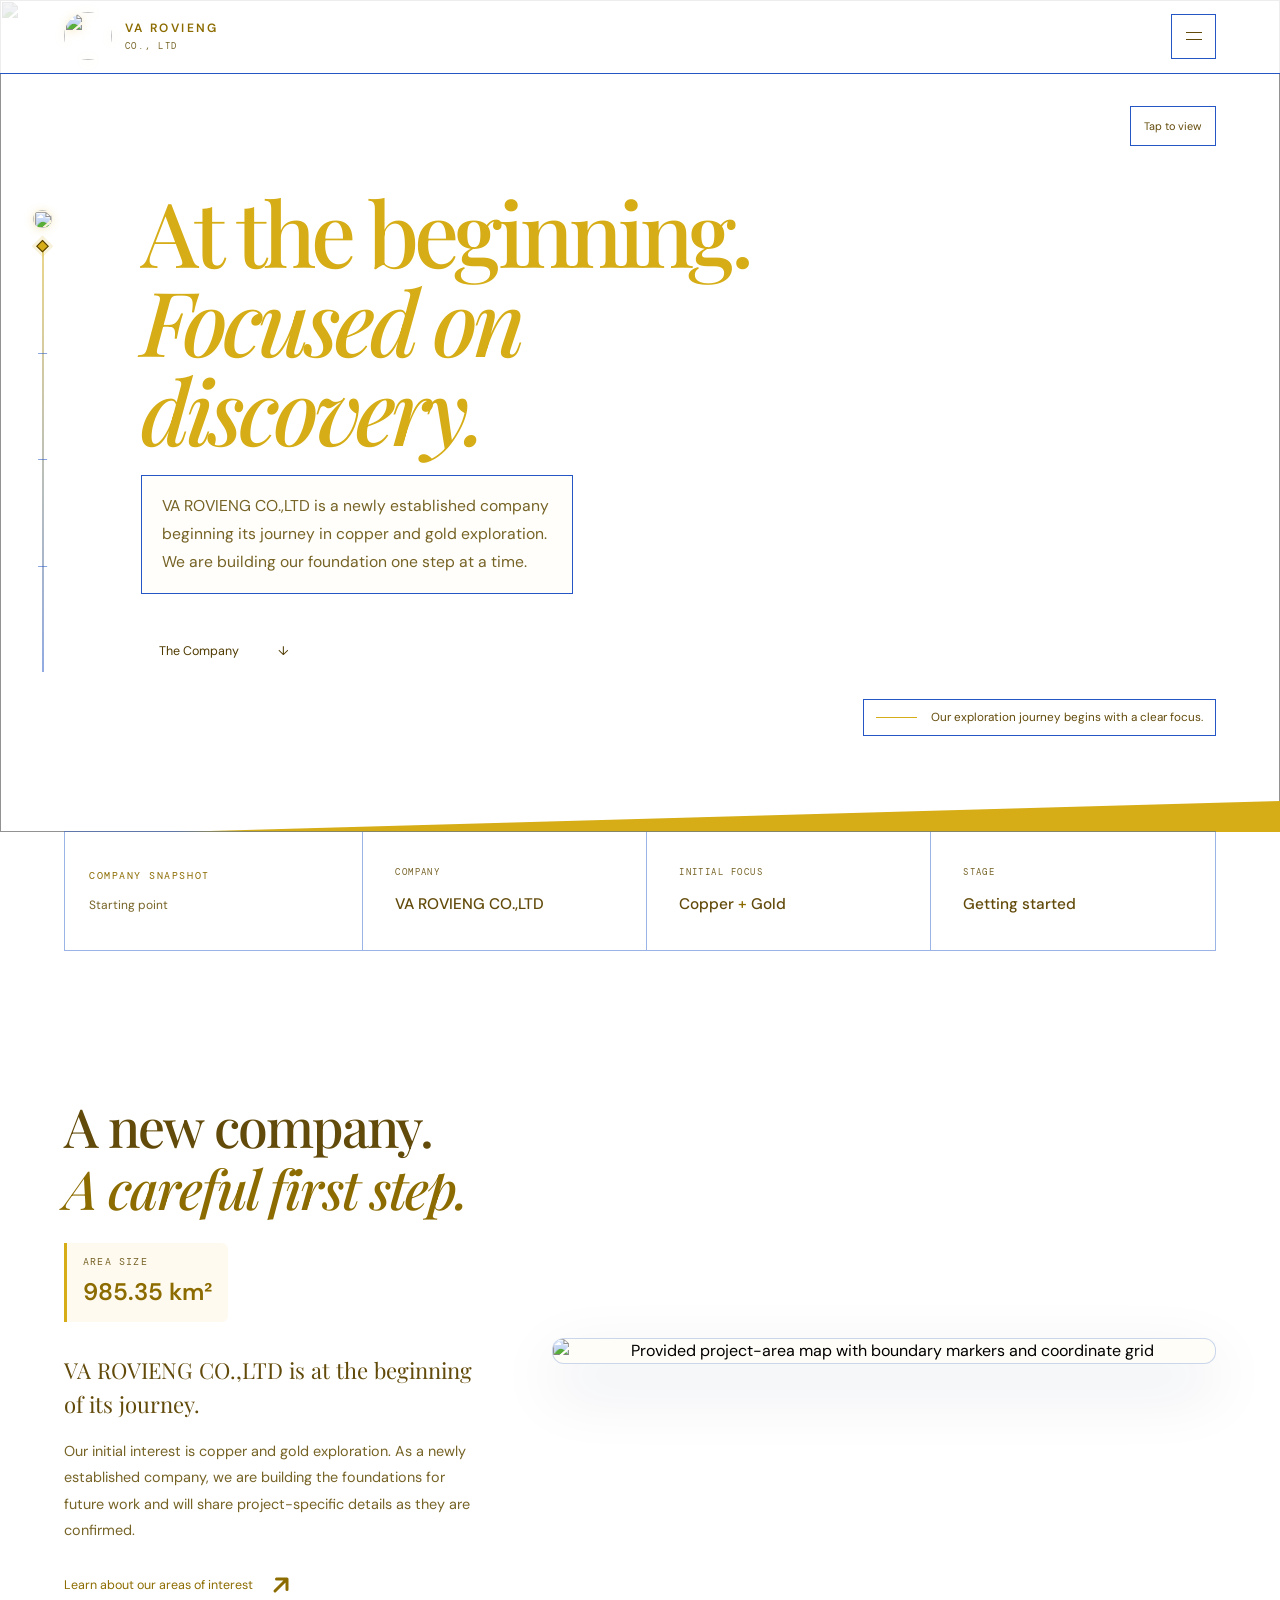
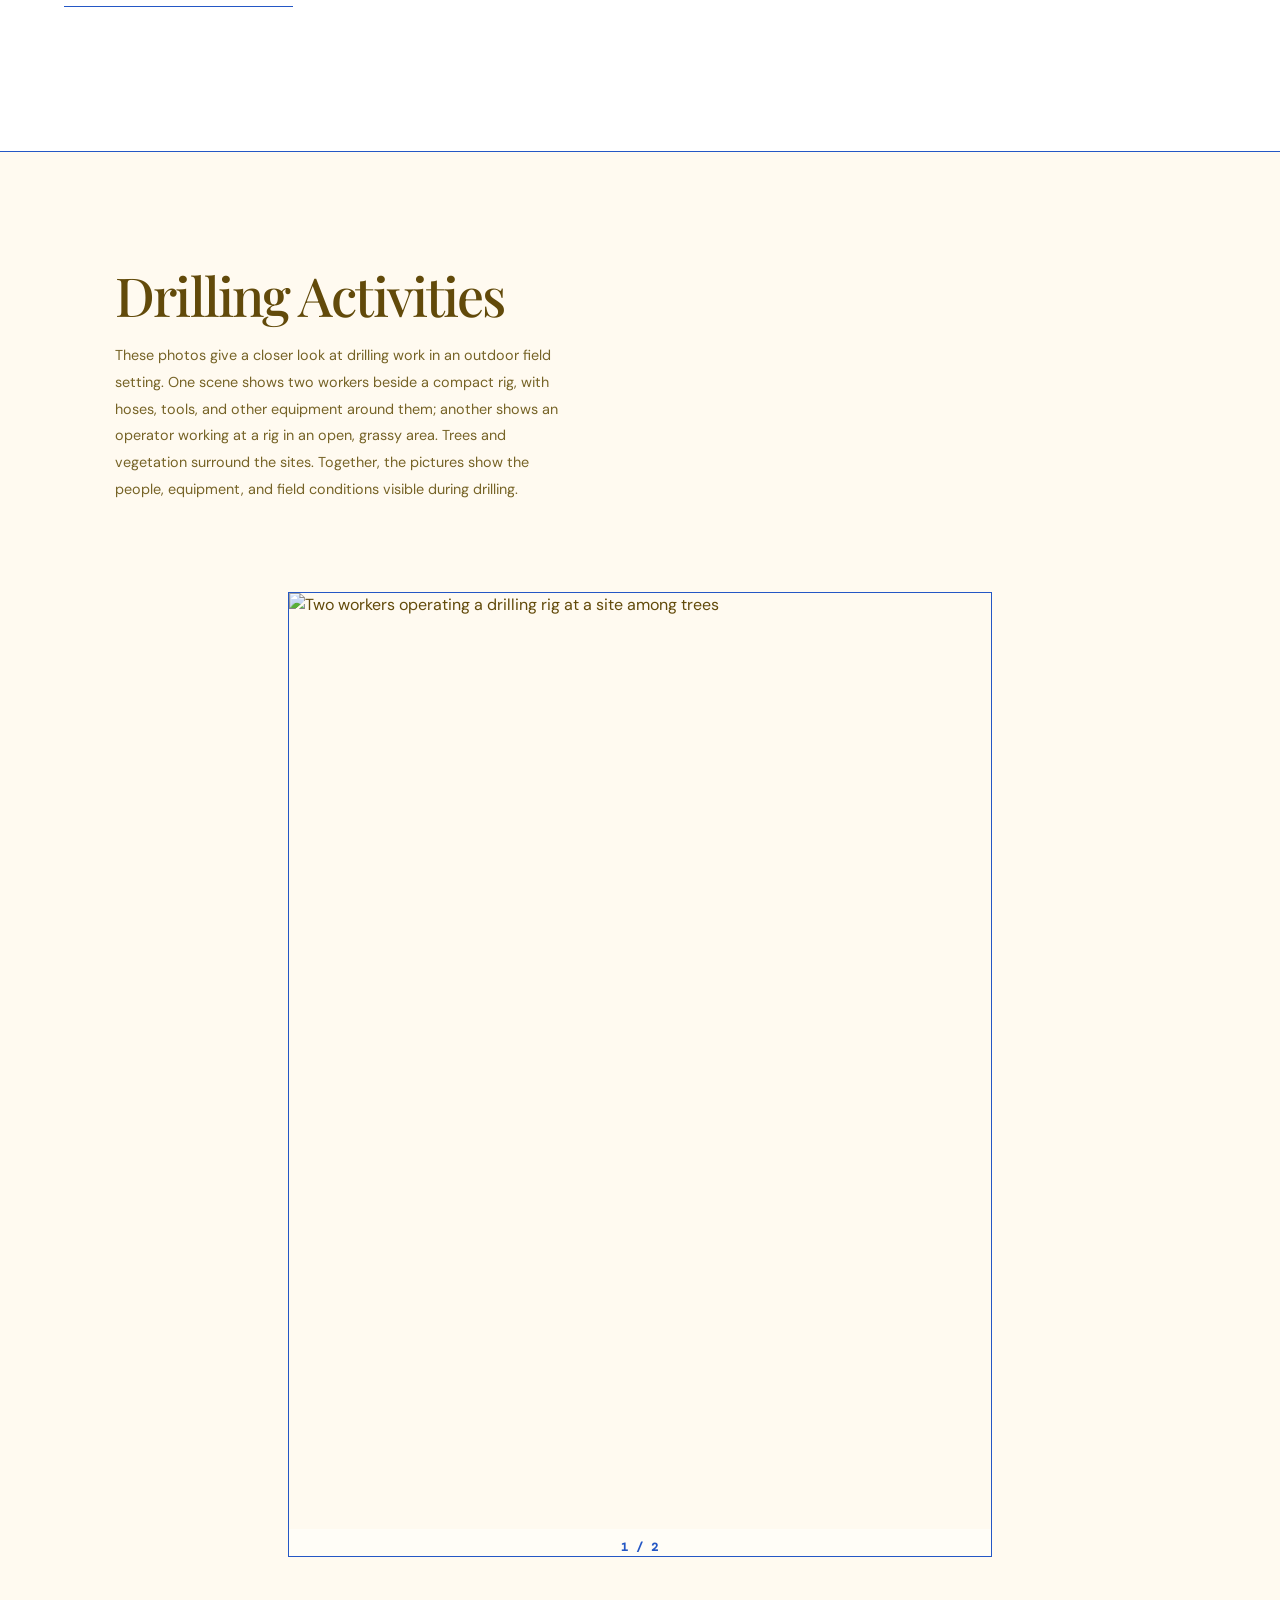
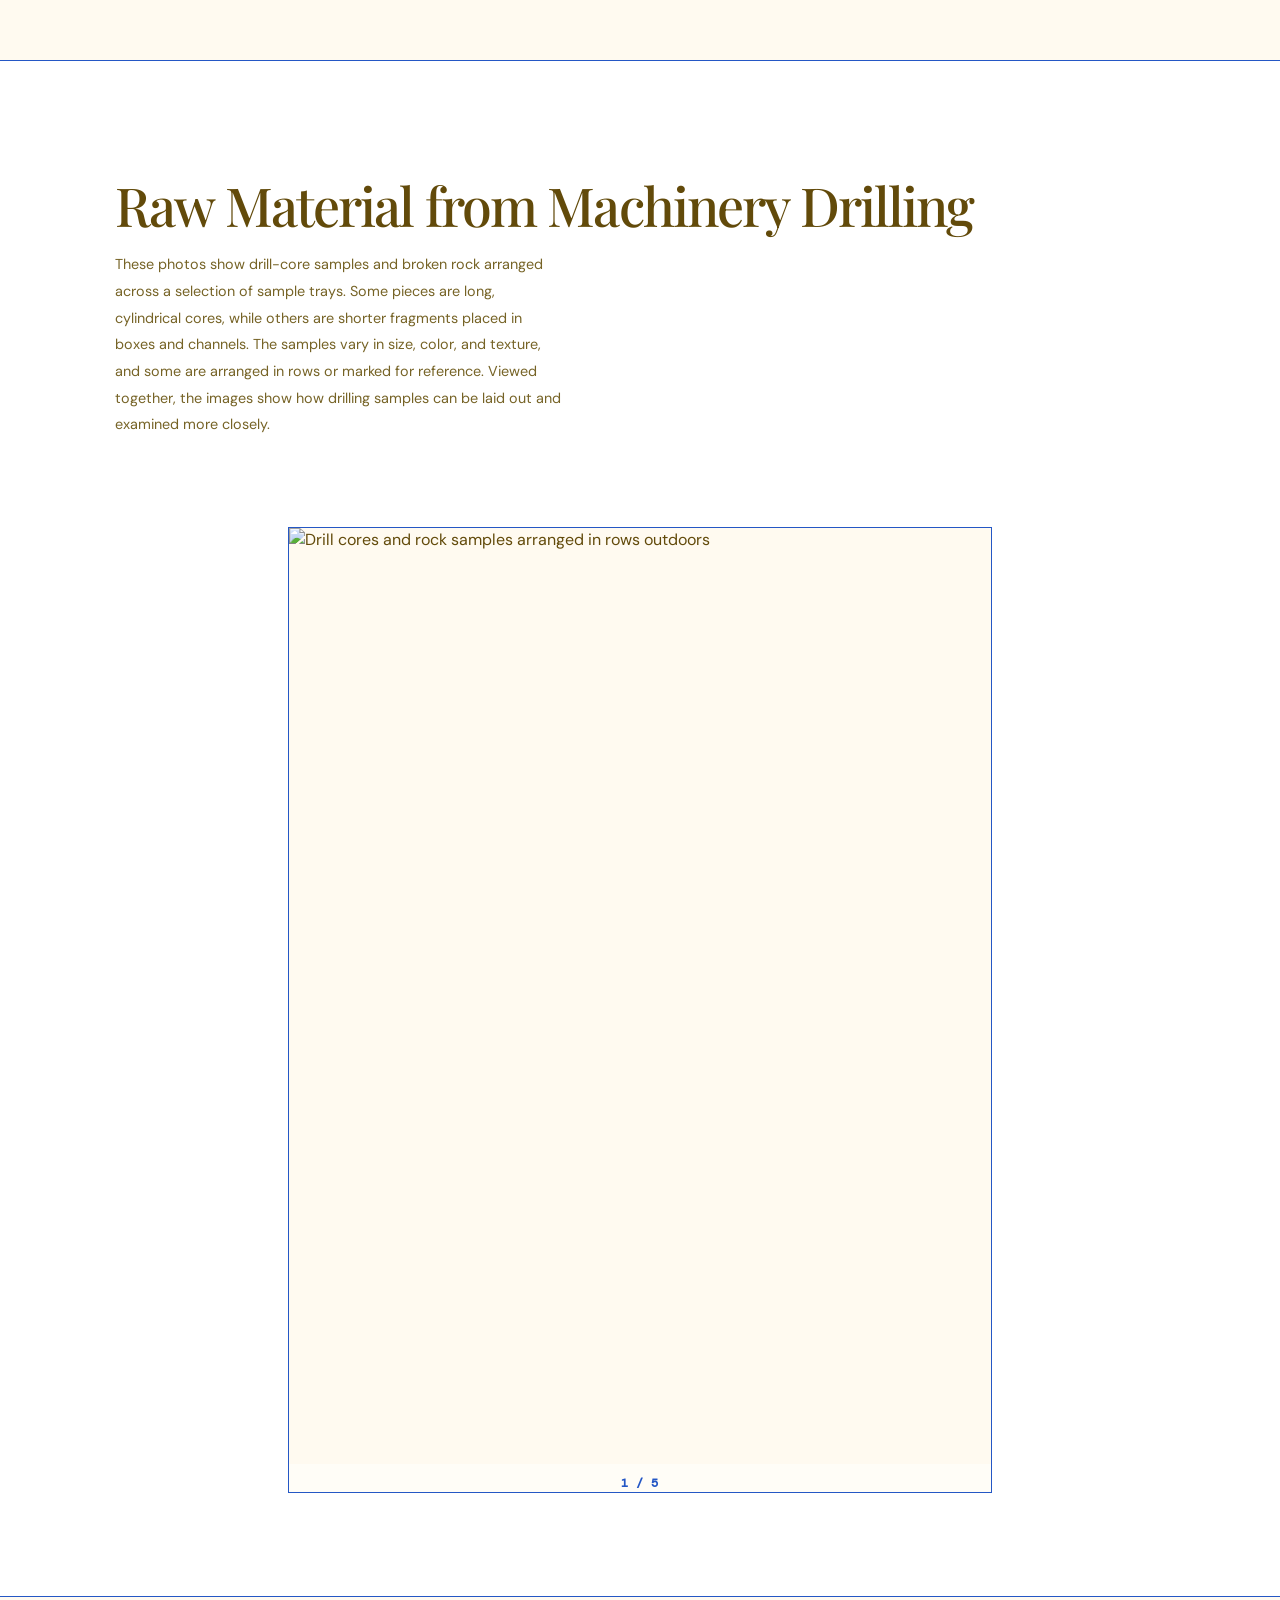
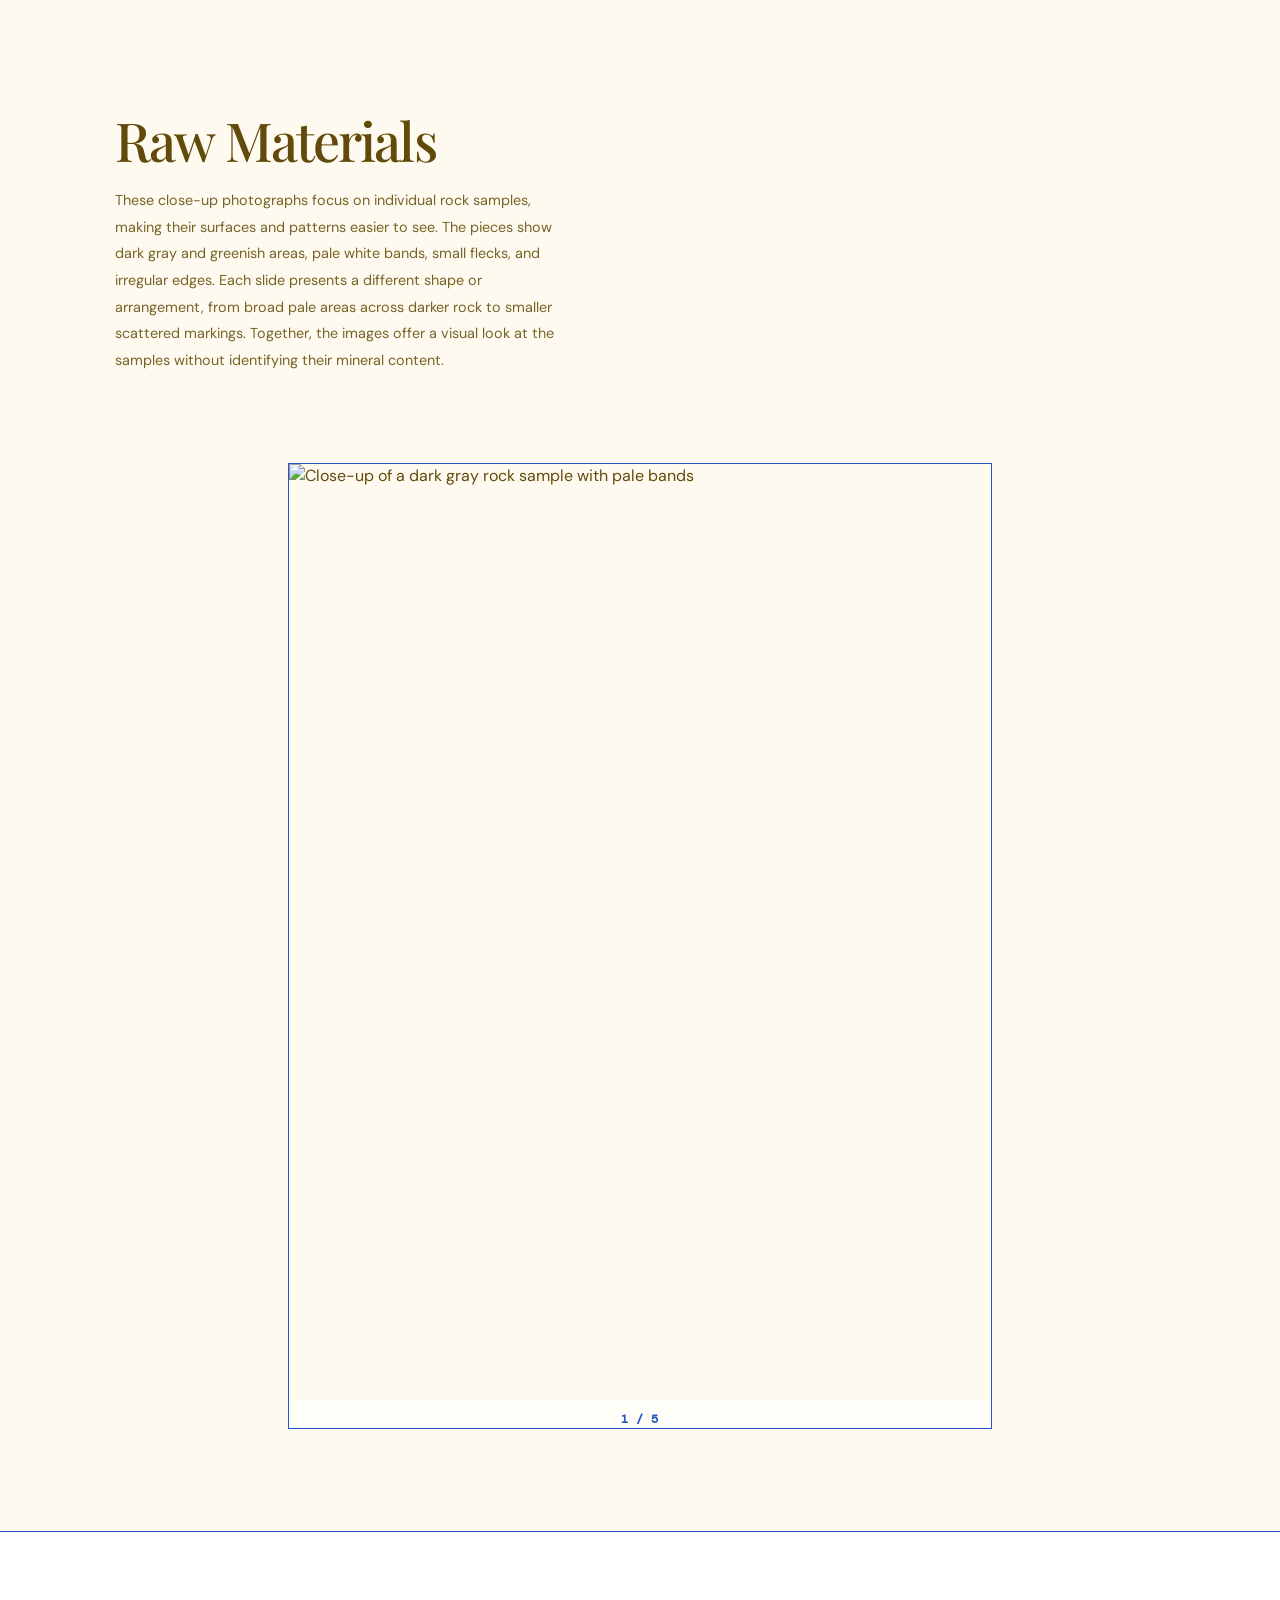
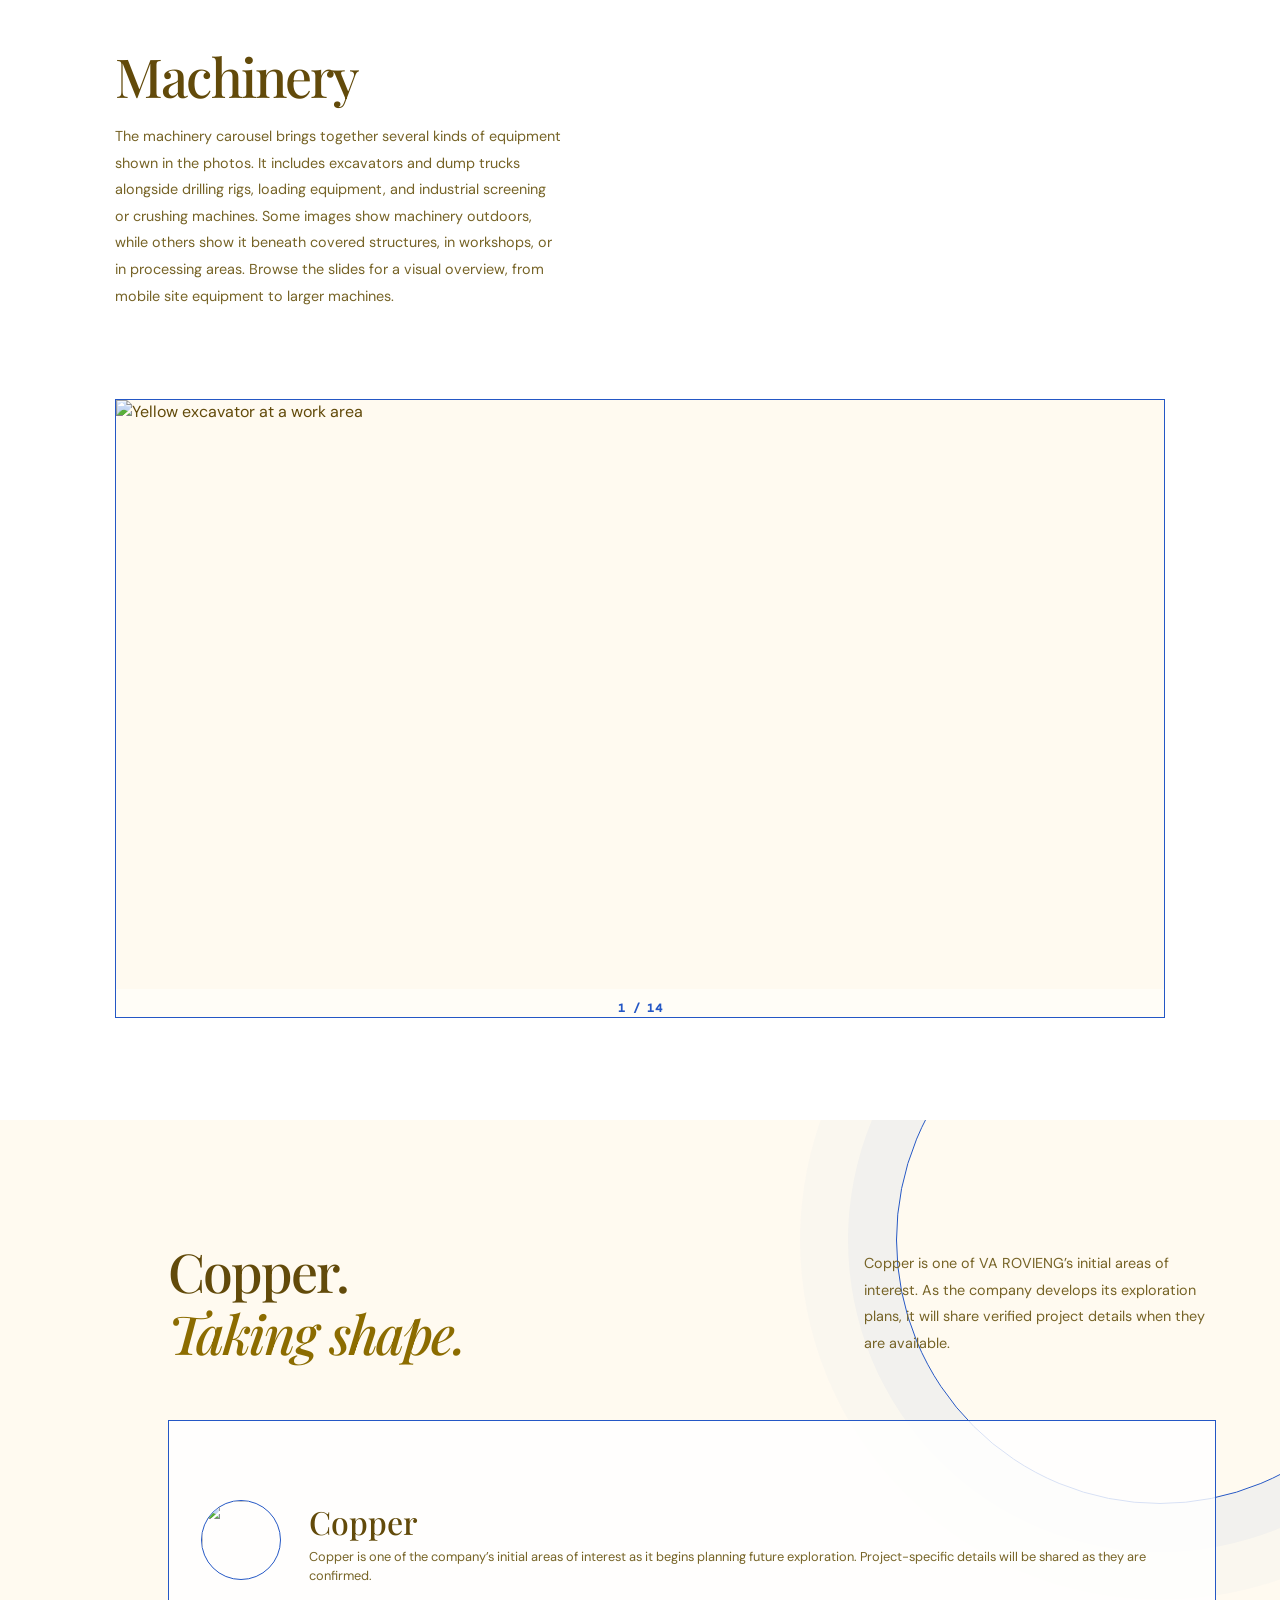
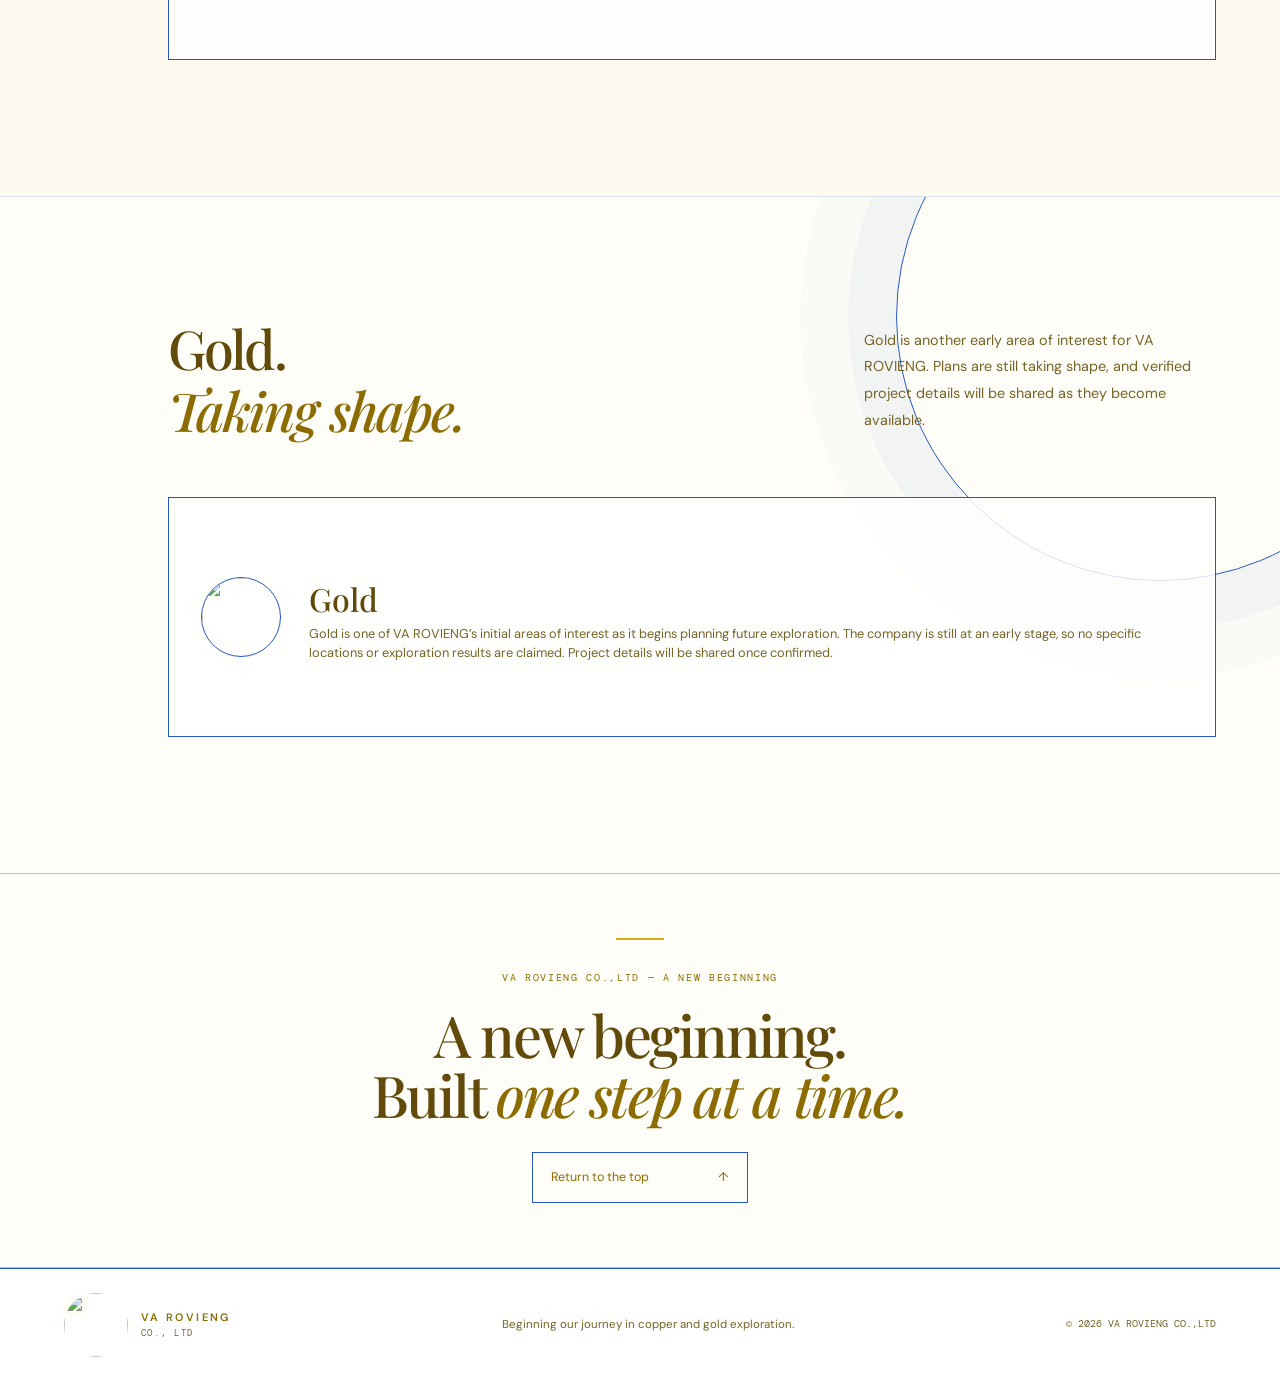
==== index.html @ 22f8a161 "Add files via upload" ====
<!doctype html>
<html lang="en">
  <head>
    <meta charset="UTF-8" />
    <meta name="viewport" content="width=device-width, initial-scale=1" />
    <meta
      name="description"
      content="VA ROVIENG CO.,LTD is a newly established company beginning its journey in copper and gold exploration."
    />
    <meta name="theme-color" content="#ffffff" />
    <meta name="apple-mobile-web-app-capable" content="yes" />
    <meta name="apple-mobile-web-app-title" content="VA ROVIENG" />
    <title>VA ROVIENG CO.,LTD — A New Beginning</title>
    <link rel="manifest" href="manifest.webmanifest" />
    <link rel="apple-touch-icon" sizes="180x180" href="images/va-rovieng-icon-180.png" />
    <link rel="icon" type="image/png" sizes="48x48" href="images/va-rovieng-favicon-48.png" />
    <link rel="icon" type="image/png" sizes="192x192" href="images/va-rovieng-icon-192.png" />
    <link rel="preconnect" href="https://fonts.googleapis.com" />
    <link rel="preconnect" href="https://fonts.gstatic.com" crossorigin />
    <link
      href="https://fonts.googleapis.com/css2?family=DM+Mono:wght@400;500&family=DM+Sans:wght@400;500;600;700&family=Playfair+Display:wght@500;600&display=swap"
      rel="stylesheet"
    />
    <link rel="stylesheet" href="vendor/bootstrap-5.3.9/bootstrap.min.css" />
    <link rel="stylesheet" href="styles.css" />
    <script src="vendor/bootstrap-5.3.9/bootstrap.bundle.min.js" defer></script>
    <script src="script.js" defer></script>
  </head>
  <body>
    <div class="page-transition-overlay" aria-hidden="true"></div>
    <a class="skip-link" href="#main">Skip to content</a>

    <div class="page-scrollbar">
      <img class="page-scrollbar-logo" src="images/va-rovieng-logo-cropped.png" alt="" />
      <div
        class="page-scrollbar-track"
        role="scrollbar"
        tabindex="0"
        aria-label="Page scroll position"
        aria-controls="main"
        aria-orientation="vertical"
        aria-valuemin="0"
        aria-valuemax="100"
        aria-valuenow="0"
      >
        <span class="page-scrollbar-line" aria-hidden="true">
          <span class="page-scrollbar-tick page-scrollbar-tick--quarter"></span>
          <span class="page-scrollbar-tick page-scrollbar-tick--half"></span>
          <span class="page-scrollbar-tick page-scrollbar-tick--three-quarter"></span>
          <span class="page-scrollbar-thumb"></span>
        </span>
      </div>
    </div>

    <header class="site-header">
      <div class="brand">
        <button class="brand-logo-trigger" type="button" aria-label="View VA ROVIENG logo full size">
          <img class="brand-logo" src="images/va-rovieng-logo-cropped.png" alt="" />
        </button>
        <a class="brand-copy" href="#top" aria-label="VA ROVIENG home">
          <strong>VA ROVIENG</strong>
          <span>CO., LTD</span>
        </a>
      </div>

      <button
        class="menu-toggle"
        type="button"
        aria-expanded="false"
        aria-controls="primary-nav"
        aria-label="Open navigation menu"
      >
        <span></span>
        <span></span>
      </button>

      <nav class="primary-nav" id="primary-nav" aria-label="Main navigation">
        <span class="mobile-nav-heading" aria-hidden="true">Explore VA ROVIENG</span>
        <a href="#top" aria-current="page">Home</a>
        <a href="#area-size">Areas of constructions site</a>
        <a href="presentations.html">Credentials &amp; Certifications</a>
        <a href="engineer.html">Engineer</a>
        <a href="scientific-researcher.html">Scientific Researcher</a>
        <a class="nav-cta" href="guiding-documents.html">
          Guiding Documents
        </a>
      </nav>
    </header>
    <main id="main">
      <section class="hero" id="top" aria-labelledby="hero-title">
        <button
          class="hero-slides hero-photo-trigger"
          type="button"
          aria-label="View current exploration image full size"
        >
          <img
            class="hero-slide is-active"
            src="images/hero-processing-equipment.png"
            alt=""
            data-caption="Exploration equipment photo"
            fetchpriority="high"
            decoding="async"
          />
          <img
            class="hero-slide"
            src="images/hero-drill-core-samples.png"
            alt=""
            data-caption="Drill core sample photo"
            decoding="async"
          />
          <img
            class="hero-slide"
            src="images/hero-mineral-sample.png"
            alt=""
            data-caption="Mineral sample photo"
            decoding="async"
          />
          <span class="photo-viewer-hint" aria-hidden="true">
            Tap to view
          </span>
        </button>
        <div class="hero-content">
          <h1 id="hero-title">At the beginning.<br /><em>Focused on discovery.</em></h1>
          <p class="hero-summary">
            VA ROVIENG CO.,LTD is a newly established company beginning its
            journey in copper and gold exploration. We are building our
            foundation one step at a time.
          </p>
          <a class="button button-light" href="#overview">
            The Company <span aria-hidden="true">↓</span>
          </a>
        </div>
        <div class="hero-caption">
          <span class="caption-rule"></span>
          <span>Our exploration journey begins with a clear focus.</span>
        </div>
      </section>

      <section class="project-strip" id="project" aria-label="Company at a glance">
        <div class="strip-heading">
          <span class="eyebrow">Company snapshot</span>
          <span class="strip-note">Starting point</span>
        </div>
        <div class="strip-item">
          <span class="data-label">Company</span>
          <strong>VA ROVIENG CO.,LTD</strong>
        </div>
        <div class="strip-item">
          <span class="data-label">Initial focus</span>
          <strong>Copper <i>+</i> Gold</strong>
        </div>
        <div class="strip-item">
          <span class="data-label">Stage</span>
          <strong>Getting started</strong>
        </div>
      </section>

      <section class="overview section-wrap" id="overview">
        <div class="overview-grid">
          <h2>A new company.<br /><em>A careful first step.</em></h2>
          <div class="map-area-label">
            <span>Area size</span>
            <strong>985.35 km²</strong>
          </div>
          <div class="overview-copy">
            <p class="lead">
              VA ROVIENG CO.,LTD is at the beginning of its journey.
            </p>
            <p>
              Our initial interest is copper and gold exploration. As a newly
              established company, we are building the foundations for future
              work and will share project-specific details as they are
              confirmed.
            </p>
            <a class="text-link" href="#focus">
              Learn about our areas of interest
              <svg class="icon-arrow" viewBox="0 0 16 16" aria-hidden="true" focusable="false">
                <path d="M4 12 12 4M5 4H12V11" />
              </svg>
            </a>
          </div>
        </div>
        <figure class="overview-visual" id="area-size">
          <button
            class="project-map-trigger"
            type="button"
            aria-label="View and zoom the project-area map"
          >
            <img
              class="project-map"
              src="images/project-area-map.jpg"
              alt="Provided project-area map with boundary markers and coordinate grid"
            />
            <span class="project-map-hint">Click or tap to view and zoom</span>
          </button>
        </figure>
      </section>

      <section class="field-update" id="drilling-activities" aria-labelledby="drilling-activities-title">
        <div class="field-update-inner">
          <div class="field-update-copy">
            <h2 id="drilling-activities-title">Drilling Activities</h2>
            <p>
              These photos give a closer look at drilling work in an outdoor
              field setting. One scene shows two workers beside a compact rig,
              with hoses, tools, and other equipment around them; another shows
              an operator working at a rig in an open, grassy area. Trees and
              vegetation surround the sites. Together, the pictures show the
              people, equipment, and field conditions visible during drilling.
            </p>
          </div>
          <div
            class="field-carousel field-carousel--portrait"
            role="region"
            aria-roledescription="carousel"
            aria-label="Drilling activity photos"
          >
            <div
              class="field-carousel-frame"
              tabindex="0"
              aria-label="Swipe, drag, or use the arrow keys to view drilling activity photos"
            >
              <div class="field-carousel-track">
                <img
                  class="field-carousel-slide is-active"
                  src="images/drilling-activities-01.png"
                  alt="Two workers operating a drilling rig at a site among trees"
                  fetchpriority="high"
                  decoding="async"
                  draggable="false"
                />
                <img
                  class="field-carousel-slide"
                  src="images/drilling-activities-02.png"
                  alt="A worker operating a drilling rig in a green field"
                  loading="lazy"
                  decoding="async"
                  draggable="false"
                />
              </div>
            </div>
            <div class="field-carousel-status">
              <span class="field-carousel-counter" aria-live="polite" aria-atomic="true">1 / 2</span>
              <span class="field-carousel-hint">Swipe or drag to browse</span>
            </div>
          </div>
        </div>
      </section>

      <section
        class="field-update"
        id="raw-material-from-machinery-drilling"
        aria-labelledby="raw-material-from-machinery-drilling-title"
      >
        <div class="field-update-inner">
          <div class="field-update-copy">
            <h2 id="raw-material-from-machinery-drilling-title">Raw Material from Machinery Drilling</h2>
            <p>
              These photos show drill-core samples and broken rock arranged
              across a selection of sample trays. Some pieces are long,
              cylindrical cores, while others are shorter fragments placed in
              boxes and channels. The samples vary in size, color, and texture,
              and some are arranged in rows or marked for reference. Viewed
              together, the images show how drilling samples can be laid out
              and examined more closely.
            </p>
          </div>
          <div
            class="field-carousel field-carousel--portrait"
            role="region"
            aria-roledescription="carousel"
            aria-label="Raw material and drill-core photos"
          >
            <div
              class="field-carousel-frame"
              tabindex="0"
              aria-label="Swipe, drag, or use the arrow keys to view raw material photos"
            >
              <div class="field-carousel-track">
                <img
                  class="field-carousel-slide is-active"
                  src="images/raw-material-from-machinery-drilling-02.png"
                  alt="Drill cores and rock samples arranged in rows outdoors"
                  fetchpriority="high"
                  decoding="async"
                  draggable="false"
                />
                <img
                  class="field-carousel-slide"
                  src="images/raw-material-from-machinery-drilling-03.png"
                  alt="Rock fragments sorted in sample trays"
                  loading="lazy"
                  decoding="async"
                  draggable="false"
                />
                <img
                  class="field-carousel-slide"
                  src="images/raw-material-from-machinery-drilling-04.png"
                  alt="Drill samples and sediment in a field tray"
                  loading="lazy"
                  decoding="async"
                  draggable="false"
                />
                <img
                  class="field-carousel-slide"
                  src="images/raw-material-from-machinery-drilling-05.png"
                  alt="Rock and core samples arranged in several trays"
                  loading="lazy"
                  decoding="async"
                  draggable="false"
                />
                <img
                  class="field-carousel-slide"
                  src="images/raw-material-from-machinery-drilling-06.png"
                  alt="Labeled cylindrical drill-core samples in a wooden tray"
                  loading="lazy"
                  decoding="async"
                  draggable="false"
                />
              </div>
            </div>
            <div class="field-carousel-status">
              <span class="field-carousel-counter" aria-live="polite" aria-atomic="true">1 / 5</span>
              <span class="field-carousel-hint">Swipe or drag to browse</span>
            </div>
          </div>
        </div>
      </section>

      <section class="field-update" id="raw-materials" aria-labelledby="raw-materials-title">
        <div class="field-update-inner">
          <div class="field-update-copy">
            <h2 id="raw-materials-title">Raw Materials</h2>
            <p>
              These close-up photographs focus on individual rock samples,
              making their surfaces and patterns easier to see. The pieces show
              dark gray and greenish areas, pale white bands, small flecks, and
              irregular edges. Each slide presents a different shape or
              arrangement, from broad pale areas across darker rock to smaller
              scattered markings. Together, the images offer a visual look at
              the samples without identifying their mineral content.
            </p>
          </div>
          <div
            class="field-carousel field-carousel--portrait"
            role="region"
            aria-roledescription="carousel"
            aria-label="Raw material sample photos"
          >
            <div
              class="field-carousel-frame"
              tabindex="0"
              aria-label="Swipe, drag, or use the arrow keys to view raw material sample photos"
            >
              <div class="field-carousel-track">
                <img
                  class="field-carousel-slide is-active"
                  src="images/raw-materials-01.png"
                  alt="Close-up of a dark gray rock sample with pale bands"
                  decoding="async"
                  draggable="false"
                />
                <img
                  class="field-carousel-slide"
                  src="images/raw-materials-02.png"
                  alt="Cross-section of a gray rock sample with white bands"
                  loading="lazy"
                  decoding="async"
                  draggable="false"
                />
                <img
                  class="field-carousel-slide"
                  src="images/raw-materials-03.png"
                  alt="Close-up of a gray rock sample with pale veins"
                  loading="lazy"
                  decoding="async"
                  draggable="false"
                />
                <img
                  class="field-carousel-slide"
                  src="images/raw-materials-04.png"
                  alt="Dark rock sample with pale veins and metallic-looking flecks"
                  loading="lazy"
                  decoding="async"
                  draggable="false"
                />
                <img
                  class="field-carousel-slide"
                  src="images/raw-materials-05.png"
                  alt="Long gray rock sample with pale bands and flecks"
                  loading="lazy"
                  decoding="async"
                  draggable="false"
                />
              </div>
            </div>
            <div class="field-carousel-status">
              <span class="field-carousel-counter" aria-live="polite" aria-atomic="true">1 / 5</span>
              <span class="field-carousel-hint">Swipe or drag to browse</span>
            </div>
          </div>
        </div>
      </section>

      <section class="field-update" id="machinery" aria-labelledby="machinery-title">
        <div class="field-update-inner">
          <div class="field-update-copy">
            <h2 id="machinery-title">Machinery</h2>
            <p>
              The machinery carousel brings together several kinds of
              equipment shown in the photos. It includes excavators and dump
              trucks alongside drilling rigs, loading equipment, and industrial
              screening or crushing machines. Some images show machinery
              outdoors, while others show it beneath covered structures, in
              workshops, or in processing areas. Browse the slides for a visual
              overview, from mobile site equipment to larger machines.
            </p>
          </div>
          <div
            class="field-carousel"
            role="region"
            aria-roledescription="carousel"
            aria-label="Machinery photos"
          >
            <div
              class="field-carousel-frame"
              tabindex="0"
              aria-label="Swipe, drag, or use the arrow keys to view machinery photos"
            >
              <div class="field-carousel-track">
                <img class="field-carousel-slide is-active" src="images/machinery-01.png" alt="Yellow excavator at a work area" fetchpriority="high" decoding="async" draggable="false" />
                <img class="field-carousel-slide" src="images/machinery-02.png" alt="Dump trucks beneath a covered structure" loading="lazy" decoding="async" draggable="false" />
                <img class="field-carousel-slide" src="images/machinery-03.png" alt="Yellow drilling equipment" loading="lazy" decoding="async" draggable="false" />
                <img class="field-carousel-slide" src="images/machinery-04.png" alt="Machinery being loaded onto trucks" loading="lazy" decoding="async" draggable="false" />
                <img class="field-carousel-slide" src="images/machinery-05.png" alt="Large industrial machinery" loading="lazy" decoding="async" draggable="false" />
                <img class="field-carousel-slide" src="images/machinery-07.png" alt="Machinery inside a workshop" loading="lazy" decoding="async" draggable="false" />
                <img class="field-carousel-slide" src="images/machinery-08.png" alt="Yellow drilling machine" loading="lazy" decoding="async" draggable="false" />
                <img class="field-carousel-slide" src="images/machinery-09.png" alt="Industrial crushing machine" loading="lazy" decoding="async" draggable="false" />
                <img class="field-carousel-slide" src="images/machinery-10.png" alt="Drilling rig outdoors" loading="lazy" decoding="async" draggable="false" />
                <img class="field-carousel-slide" src="images/machinery-11.png" alt="Large rusted wheel assembly beside gravel at an outdoor work site" loading="lazy" decoding="async" draggable="false" />
                <img class="field-carousel-slide" src="images/machinery-12.png" alt="Green industrial hopper and motor on a concrete pad" loading="lazy" decoding="async" draggable="false" />
                <img class="field-carousel-slide" src="images/machinery-13.png" alt="Diesel generator set beneath a shelter" loading="lazy" decoding="async" draggable="false" />
                <img class="field-carousel-slide" src="images/machinery-14.png" alt="Large industrial machine in a covered work area" loading="lazy" decoding="async" draggable="false" />
                <img class="field-carousel-slide" src="images/machinery-15.png" alt="Metal screening platform with rock pieces on top" loading="lazy" decoding="async" draggable="false" />
              </div>
            </div>
            <div class="field-carousel-status">
              <span class="field-carousel-counter" aria-live="polite" aria-atomic="true">1 / 14</span>
              <span class="field-carousel-hint">Swipe or drag to browse</span>
            </div>
          </div>
        </div>
      </section>

      <section class="focus-section" id="focus" aria-labelledby="copper-title">
        <div class="section-wrap focus-inner">
          <div class="focus-heading">
            <h2>Copper.<br /><em>Taking shape.</em></h2>
            <p>
              Copper is one of VA ROVIENG’s initial areas of interest. As the
              company develops its exploration plans, it will share verified
              project details when they are available.
            </p>
          </div>
          <div class="metal-grid">
            <article class="metal-card metal-copper">
              <button
                class="metal-photo-trigger field-photo-trigger"
                type="button"
                data-photo-src="images/copper-sample.jpg"
                data-photo-caption="Copper sample photo"
                aria-label="View full-size copper sample photo"
              >
                <img class="metal-symbol metal-photo" src="images/copper-sample.jpg" alt="" />
              </button>
              <div>
                <h2 id="copper-title">Copper</h2>
                <p>
                  Copper is one of the company’s initial areas of interest as
                  it begins planning future exploration. Project-specific
                  details will be shared as they are confirmed.
                </p>
              </div>
            </article>
          </div>
        </div>
      </section>

      <section
        class="focus-section focus-section--gold"
        id="gold"
        aria-labelledby="gold-section-title"
      >
        <div class="section-wrap focus-inner">
          <div class="focus-heading">
            <h2 id="gold-section-title">Gold.<br /><em>Taking shape.</em></h2>
            <p>
              Gold is another early area of interest for VA ROVIENG. Plans are
              still taking shape, and verified project details will be shared
              as they become available.
            </p>
          </div>
          <div class="metal-grid">
            <article class="metal-card metal-gold">
              <button
                class="metal-photo-trigger field-photo-trigger"
                type="button"
                data-photo-src="images/gold-sample.jpg"
                data-photo-caption="Gold-bearing rock sample photo"
                aria-label="View full-size gold sample photo"
              >
                <img class="metal-symbol metal-photo" src="images/gold-sample.jpg" alt="" />
              </button>
              <div>
                <h2>Gold</h2>
                <p>
                  Gold is one of VA ROVIENG’s initial areas of interest as it
                  begins planning future exploration. The company is still at
                  an early stage, so no specific locations or exploration
                  results are claimed. Project details will be shared once
                  confirmed.
                </p>
              </div>
            </article>
          </div>
        </div>
      </section>

      <section class="closing">
        <div class="closing-content">
          <span class="eyebrow">VA ROVIENG CO.,LTD — A new beginning</span>
          <h2>A new beginning.<br />Built <em>one step at a time.</em></h2>
          <a class="button button-outline" href="#top">
            Return to the top <span aria-hidden="true">↑</span>
          </a>
        </div>
      </section>

    </main>

    <dialog class="photo-dialog" aria-labelledby="photo-dialog-caption">
      <button class="photo-dialog-close" type="button" aria-label="Close photo viewer">×</button>
      <div class="photo-dialog-controls" aria-label="Image zoom controls">
        <output class="photo-zoom-level" aria-live="polite">100%</output>
        <span>Click or tap the image to zoom; click again to reset. Scroll or pinch to zoom, drag to move.</span>
      </div>
      <figure>
        <div class="photo-dialog-viewport">
          <img id="photo-dialog-image" alt="" />
        </div>
        <figcaption id="photo-dialog-caption"></figcaption>
      </figure>
    </dialog>
    <footer class="site-footer">
      <div class="brand footer-brand">
        <button class="brand-logo-trigger" type="button" aria-label="View VA ROVIENG logo full size">
          <img class="brand-logo" src="images/va-rovieng-logo-cropped.png" alt="" />
        </button>
        <a class="brand-copy" href="#top" aria-label="VA ROVIENG home">
          <strong>VA ROVIENG</strong>
          <span>CO., LTD</span>
        </a>
      </div>
      <p>Beginning our journey in copper and gold exploration.</p>
      <span class="footer-copy">© <span id="current-year"></span> VA ROVIENG CO.,LTD</span>
    </footer>
  </body>
</html>
---- styles.css ----
:root {
  color-scheme: light;
  --ink: #ffffff;
  --ink-soft: #fffaf0;
  --panel: #fffdf7;
  --blue: #2457c5;
  --line: var(--blue);
  --muted: #766326;
  --paper: #624a0a;
  --gold: #d6ad16;
  --gold-hover: #edc83b;
  --gold-text: #8c6c00;
  --gold-deep: #4f3a00;
  --gold-light: var(--gold-text);
  --serif: "Playfair Display", Georgia, serif;
  --sans: "DM Sans", Arial, sans-serif;
  --mono: "DM Mono", monospace;
}

* {
  box-sizing: border-box;
}

html {
  scroll-behavior: smooth;
  scroll-padding-top: 6rem;
}

body {
  margin: 0;
  background: var(--ink);
  color: var(--paper);
  font-family: var(--sans);
  opacity: 0;
  transition: opacity 420ms ease;
  -webkit-font-smoothing: antialiased;
}

body.is-ready {
  opacity: 1;
}

body.is-page-transitioning {
  opacity: 0;
}

body.menu-open {
  overflow: hidden;
}

.page-transition-overlay {
  position: fixed;
  inset: 0;
  z-index: 30;
  pointer-events: none;
  background: radial-gradient(circle at center, rgba(255, 255, 255, 0.2), rgba(17, 36, 86, 0.92));
  opacity: 0;
  transform: scaleY(0.96);
  transform-origin: center;
  transition: opacity 220ms ease, transform 420ms cubic-bezier(0.16, 1, 0.3, 1);
}

.page-transition-overlay.is-visible {
  opacity: 1;
  transform: scaleY(1);
}

.page-scrollbar {
  position: fixed;
  z-index: 8;
  top: 50%;
  left: clamp(0.75rem, 2.2vw, 2rem);
  display: flex;
  height: min(58vh, 30rem);
  min-height: 14rem;
  align-items: center;
  flex-direction: column;
  transform: translateY(-50%);
}

.page-scrollbar-logo {
  display: block;
  width: 1.15rem;
  height: 1.15rem;
  object-fit: contain;
  border-radius: 50%;
  filter: drop-shadow(0 1px 5px rgba(214, 173, 22, 0.35));
}

.page-scrollbar-track {
  position: relative;
  display: block;
  width: 1.8rem;
  min-height: 0;
  flex: 1;
  margin: 0.7rem 0;
  cursor: pointer;
  touch-action: none;
}

.page-scrollbar-track:focus-visible {
  outline: 2px solid var(--blue);
  outline-offset: 2px;
}

.page-scrollbar-line {
  position: absolute;
  top: 0.4rem;
  right: 50%;
  bottom: 0.4rem;
  left: 50%;
  width: 1px;
  background: linear-gradient(to bottom, var(--gold), var(--blue));
  transform: translateX(-50%);
  display: block;
}

.page-scrollbar-tick {
  position: absolute;
  left: 50%;
  width: 0.55rem;
  height: 1px;
  background: var(--blue);
  opacity: 0.55;
  transform: translateX(-50%);
}

.page-scrollbar-tick--quarter {
  top: 25%;
}

.page-scrollbar-tick--half {
  top: 50%;
}

.page-scrollbar-tick--three-quarter {
  top: 75%;
}

.page-scrollbar-thumb {
  position: absolute;
  top: 0;
  left: 50%;
  width: 0.55rem;
  height: 0.55rem;
  border: 1px solid var(--gold-deep);
  background: var(--gold);
  box-shadow: 0 0 0 0.2rem rgba(214, 173, 22, 0.16);
  transform: translate(-50%, calc(var(--scroll-offset, 0px) - 50%)) rotate(45deg);
  pointer-events: none;
}

.page-scrollbar-track.is-dragging .page-scrollbar-thumb {
  transform: translate(-50%, calc(var(--scroll-offset, 0px) - 50%)) rotate(45deg) scale(1.2);
}

.motion-reveal {
  opacity: 0;
  transform: translate3d(0, 1rem, 0);
  transition:
    opacity 480ms ease-out,
    transform 560ms cubic-bezier(0.16, 1, 0.3, 1);
}

.motion-reveal.is-visible {
  opacity: 1;
  transform: translate3d(0, 0, 0);
}

@keyframes hero-enter {
  from {
    opacity: 0;
    transform: translate3d(0, 1rem, 0);
  }

  to {
    opacity: 1;
    transform: translate3d(0, 0, 0);
  }
}

.hero-content > * {
  animation: hero-enter 680ms cubic-bezier(0.16, 1, 0.3, 1) both;
}

.hero-content > :nth-child(2) {
  animation-delay: 120ms;
}

.hero-content > :nth-child(3) {
  animation-delay: 240ms;
}

a {
  color: inherit;
  text-decoration: none;
}

.icon-arrow {
  display: block;
  width: 0.9rem;
  height: 0.9rem;
  flex: none;
  fill: none;
  stroke: currentColor;
  stroke-linecap: round;
  stroke-linejoin: round;
  stroke-width: 1.5;
}

button {
  font: inherit;
}

.skip-link {
  position: fixed;
  z-index: 20;
  top: 0.75rem;
  left: 0.75rem;
  padding: 0.75rem 1rem;
  transform: translateY(-160%);
  background: var(--gold);
  color: var(--gold-deep);
}

.skip-link:focus {
  transform: translateY(0);
}

.site-header {
  position: absolute;
  z-index: 10;
  inset: 0 0 auto;
  display: flex;
  min-height: 5.25rem;
  align-items: center;
  justify-content: space-between;
  padding: 0 5vw;
  border-bottom: 1px solid var(--line);
  background: rgba(255, 255, 255, 0.84);
}

.brand {
  display: inline-flex;
  align-items: center;
  gap: 0.8rem;
}

.brand-logo-trigger {
  display: grid;
  flex: none;
  min-width: 2.75rem;
  min-height: 2.75rem;
  place-items: center;
  padding: 0;
  border: 0;
  background: transparent;
  cursor: zoom-in;
  line-height: 0;
}

.brand-logo-trigger:focus-visible {
  outline: 1px solid var(--blue);
  outline-offset: 3px;
}

.brand-logo {
  display: block;
  width: 3.35rem;
  height: 3.35rem;
  flex: none;
  border-radius: 50%;
  object-fit: contain;
  filter: drop-shadow(0 1px 5px rgba(214, 173, 22, 0.25));
  transition: transform 220ms cubic-bezier(0.2, 0.8, 0.2, 1), filter 220ms ease;
}

.brand-logo-trigger:focus-visible .brand-logo {
  transform: translateY(-0.25rem) scale(1.1);
  filter: drop-shadow(0 6px 12px rgba(214, 173, 22, 0.35)) brightness(1.05);
}

.brand-logo-trigger:active .brand-logo {
  transform: translateY(0) scale(0.97);
}

.brand-copy {
  display: grid;
  gap: 0.15rem;
  letter-spacing: 0.15em;
  text-shadow: 0 1px 4px rgba(255, 255, 255, 0.9);
  transition: color 180ms ease;
}

.brand-copy:focus-visible {
  color: var(--gold-text);
}

.brand-copy strong {
  display: inline-block;
  color: var(--gold-text);
  font-size: 0.75rem;
  font-weight: 600;
}

.site-header .brand-copy strong {
  transform-origin: left center;
  transition: transform 180ms ease, text-shadow 180ms ease;
}

.site-header .brand-copy:focus-visible strong {
  transform: translateY(-4px) scale(1.08);
  text-shadow: 0 2px 8px rgba(214, 173, 22, 0.55);
}

.brand-copy > span {
  color: var(--muted);
  font-family: var(--mono);
  font-size: 0.58rem;
  letter-spacing: 0.18em;
}

.primary-nav {
  display: flex;
  align-items: center;
  gap: clamp(1.25rem, 3vw, 3rem);
  color: var(--muted);
  font-size: 0.78rem;
  text-shadow: 0 1px 4px rgba(255, 255, 255, 0.9);
}

.mobile-nav-heading {
  display: none;
}

.primary-nav > a:not(.nav-cta) {
  transition: color 180ms ease;
}

.primary-nav > a:not(.nav-cta):focus-visible {
  color: var(--gold-text);
}

.nav-cta {
  display: inline-flex;
  align-items: center;
  padding: 0.82rem 1rem;
  border: 1px solid var(--blue);
  color: var(--gold-light);
  transition: background 180ms ease, color 180ms ease;
}

.nav-cta:focus-visible {
  background: var(--gold);
  color: var(--gold-deep);
}

.menu-toggle {
  display: none;
}

.hero {
  position: relative;
  isolation: isolate;
  display: flex;
  min-height: 100vh;
  min-height: min(52rem, 100vh);
  min-height: min(52rem, 100svh);
  align-items: center;
  overflow: hidden;
  padding: 9rem 11vw 7rem;
  background: var(--ink);
}

.hero-slides {
  position: absolute;
  z-index: 0;
  inset: 0;
}

.hero-photo-trigger {
  display: block;
  width: 100%;
  height: 100%;
  padding: 0;
  border: 0;
  background: transparent;
  color: inherit;
  cursor: zoom-in;
  font: inherit;
  text-align: inherit;
}

.photo-viewer-hint {
  position: absolute;
  top: 6.6rem;
  right: 5vw;
  display: inline-flex;
  align-items: center;
  padding: 0.7rem 0.85rem;
  border: 1px solid var(--blue);
  background: rgba(255, 255, 255, 0.88);
  color: var(--paper);
  font-size: 0.68rem;
  backdrop-filter: blur(8px);
}

.hero-slide {
  position: absolute;
  inset: 0;
  width: 100%;
  height: 100%;
  object-fit: cover;
  object-position: center 52%;
  filter: brightness(0.76);
  opacity: 0;
  transition: opacity 0.7s ease;
}

.hero-slide.is-active {
  opacity: 1;
}

.hero::before {
  display: none;
}

.hero::after {
  position: absolute;
  z-index: 3;
  right: -5vw;
  bottom: -5.2rem;
  left: -5vw;
  height: 6rem;
  transform: rotate(-1.6deg);
  background: var(--gold);
  content: "";
}

.hero-content,
.hero-caption {
  position: relative;
  z-index: 2;
}

.hero-content {
  max-width: 46rem;
}

.photo-dialog {
  max-width: calc(100vw - 2rem);
  max-height: calc(100vh - 2rem);
  max-height: calc(100dvh - 2rem);
  margin: auto;
  padding: 3.5rem 1rem 1rem;
  overflow: auto;
  border: 1px solid var(--line);
  background: var(--ink);
  color: var(--paper);
}

.photo-dialog::backdrop {
  background: rgba(255, 255, 255, 0.92);
  backdrop-filter: blur(8px);
}

.photo-dialog figure {
  display: grid;
  justify-items: center;
  gap: 0.8rem;
  margin: 0;
}

.photo-dialog-controls {
  display: flex;
  align-items: center;
  justify-content: center;
  flex-wrap: wrap;
  gap: 0.35rem 0.75rem;
  margin-bottom: 0.75rem;
}

.photo-zoom-level {
  min-width: 3.5rem;
  color: var(--paper);
  font-size: 0.8rem;
  text-align: center;
}

.photo-dialog-controls span {
  flex-basis: 100%;
  color: var(--muted);
  font-size: 0.72rem;
  text-align: center;
}

.photo-dialog-viewport {
  display: grid;
  width: min(calc(100vw - 4.5rem), 75rem);
  max-width: min(calc(100vw - 4.5rem), 75rem);
  max-height: min(68vh, 58rem);
  max-height: min(68dvh, 58rem);
  place-items: center;
  overflow: hidden;
  background: var(--ink);
  cursor: zoom-in;
  touch-action: none;
  user-select: none;
}

.photo-dialog-viewport.is-zoomed {
  cursor: zoom-out;
}

.photo-dialog-viewport.is-panning {
  cursor: grabbing;
}

.photo-dialog-viewport img {
  display: block;
  width: auto;
  height: auto;
  max-width: 100%;
  max-height: 100%;
  object-fit: contain;
  pointer-events: none;
  transform: translate(0, 0) scale(1);
  transform-origin: center;
  will-change: transform;
  -webkit-user-drag: none;
}

.photo-dialog figcaption {
  color: var(--muted);
  font-size: 0.78rem;
  text-align: center;
}

.photo-dialog-close {
  position: absolute;
  top: 0.6rem;
  right: 0.6rem;
  display: grid;
  width: 2.75rem;
  height: 2.75rem;
  place-items: center;
  border: 1px solid var(--line);
  background: var(--panel);
  color: var(--paper);
  cursor: pointer;
  font-size: 1.4rem;
}

.photo-dialog-close:focus-visible {
  border-color: var(--blue);
  color: var(--gold-text);
}

.eyebrow,
.data-label {
  color: var(--gold-text);
  font-family: var(--mono);
  font-size: 0.65rem;
  letter-spacing: 0.16em;
  text-transform: uppercase;
}

.eyebrow {
  display: inline-flex;
  align-items: center;
  gap: 0.75rem;
}

h1,
h2,
h3,
p {
  margin-top: 0;
}

.hero h1 {
  margin: 0 0 1.35rem;
  font-family: var(--serif);
  font-size: clamp(3.55rem, 7vw, 7.25rem);
  font-weight: 500;
  letter-spacing: -0.055em;
  line-height: 0.99;
  color: var(--gold);
}

.hero h1 em {
  color: var(--gold);
}

h1 em,
h2 em {
  color: var(--gold-text);
  font-weight: 500;
}

.hero-summary {
  max-width: 27rem;
  margin-bottom: 2rem;
  padding: 1rem 1.25rem;
  border: 1px solid var(--blue);
  background: rgba(255, 253, 247, 0.6);
  color: var(--muted);
  font-size: 0.98rem;
  line-height: 1.8;
}

.button {
  display: inline-flex;
  min-height: 3.2rem;
  align-items: center;
  justify-content: space-between;
  gap: 2.4rem;
  padding: 0.9rem 1.15rem;
  font-size: 0.78rem;
  transition:
    background 180ms ease,
    color 180ms ease,
    border-color 180ms ease,
    transform 180ms ease,
    box-shadow 180ms ease;
}

.button:focus-visible {
  transform: translateY(-2px);
  box-shadow: 0 6px 16px rgba(36, 87, 197, 0.16);
}

.button:active {
  transform: translateY(0);
  box-shadow: none;
}

.button-light {
  background: #fff;
  color: var(--gold-deep);
}

.button-light:focus-visible {
  background: #f5f6f8;
}

.hero-caption {
  position: absolute;
  right: 5vw;
  bottom: 6rem;
  display: flex;
  align-items: center;
  gap: 0.85rem;
  padding: 0.55rem 0.75rem;
  border: 1px solid var(--blue);
  background: rgba(255, 255, 255, 0.6);
  color: var(--paper);
  font-size: 0.73rem;
  animation: hero-enter 680ms 360ms cubic-bezier(0.16, 1, 0.3, 1) both;
}

.caption-rule {
  width: 2.6rem;
  height: 1px;
  background: var(--gold);
}

.project-strip {
  position: relative;
  z-index: 4;
  display: grid;
  grid-template-columns: 1.05fr repeat(3, 1fr);
  margin: -1px 5vw 0;
  border: 1px solid rgba(36, 87, 197, 0.45);
}

.strip-heading,
.strip-item {
  display: flex;
  min-height: 7.4rem;
  flex-direction: column;
  justify-content: center;
  gap: 0.8rem;
  padding: 1.25rem 2rem;
  border-right: 1px solid rgba(36, 87, 197, 0.45);
}

.strip-heading {
  padding-left: 1.5rem;
}

.strip-heading .eyebrow {
  font-size: 0.6rem;
}

.strip-note {
  color: var(--muted);
  font-size: 0.75rem;
}

.strip-item:last-child {
  border-right: 0;
}

.data-label {
  color: var(--muted);
  font-size: 0.57rem;
}

.strip-item strong {
  font-size: clamp(0.82rem, 1.2vw, 1.05rem);
  font-weight: 500;
}

.strip-item i {
  color: var(--gold-text);
  font-style: normal;
}

.section-wrap {
  width: min(100% - 10vw, 82rem);
  margin-inline: auto;
}

.overview {
  display: grid;
  grid-template-columns: minmax(0, 0.78fr) minmax(0, 1.22fr);
  gap: clamp(2.5rem, 5vw, 5.5rem);
  align-items: center;
  padding-top: 9rem;
  padding-bottom: 9rem;
}

.overview-grid {
  display: grid;
  gap: 1.5rem;
  align-content: center;
  margin: 0;
}

.overview h2,
.focus-heading h2 {
  margin-bottom: 0;
  font-family: var(--serif);
  font-size: clamp(2.4rem, 4.2vw, 4.15rem);
  font-weight: 500;
  letter-spacing: -0.035em;
  line-height: 1.15;
}

.overview-copy {
  max-width: 32rem;
  padding-top: 0.45rem;
}

.overview-copy p,
.focus-heading > p {
  color: var(--muted);
  font-size: 0.9rem;
  line-height: 1.85;
}

.overview-copy .lead {
  color: var(--paper);
  font-family: var(--serif);
  font-size: 1.38rem;
  line-height: 1.55;
}

.text-link {
  display: inline-flex;
  align-items: center;
  gap: 1rem;
  margin-top: 0.8rem;
  padding-bottom: 0.55rem;
  border-bottom: 1px solid var(--blue);
  color: var(--gold-light);
  font-size: 0.78rem;
}

.text-link:focus-visible {
  border-color: var(--blue);
}

.overview-visual {
  position: relative;
  overflow: hidden;
  margin: 0;
  border: 1px solid rgba(36, 87, 197, 0.24);
  border-radius: 0.75rem;
  background: var(--panel);
  box-shadow: 0 1.5rem 4rem rgba(17, 36, 86, 0.12);
}

.project-map {
  display: block;
  width: 100%;
  height: auto;
}

.project-map-trigger {
  position: relative;
  display: block;
  width: 100%;
  padding: 0;
  border: 0;
  background: transparent;
  cursor: zoom-in;
}

.project-map-trigger:focus-visible {
  outline: 3px solid var(--blue);
  outline-offset: -3px;
}

.project-map-hint {
  position: absolute;
  right: 0.65rem;
  bottom: 0.65rem;
  padding: 0.5rem 0.75rem;
  border: 1px solid rgba(255, 255, 255, 0.55);
  border-radius: 0.25rem;
  background: rgba(15, 20, 28, 0.82);
  color: #fff;
  font-size: 0.75rem;
  animation: project-map-hint-disappear 400ms ease 5s forwards;
}

@keyframes project-map-hint-disappear {
  to {
    opacity: 0;
    pointer-events: none;
    visibility: hidden;
  }
}

@media (prefers-reduced-motion: reduce) {
  .project-map-hint {
    animation-duration: 0s;
  }
}

.map-area-label {
  display: grid;
  justify-items: start;
  gap: 0.25rem;
  width: fit-content;
  padding: 0.75rem 1rem;
  border-left: 3px solid var(--gold);
  border-radius: 0 0.4rem 0.4rem 0;
  background: var(--ink-soft);
}

.map-area-label span {
  color: var(--muted);
  font-family: var(--mono);
  font-size: 0.62rem;
  letter-spacing: 0.12em;
  text-transform: uppercase;
}

.map-area-label strong {
  color: var(--gold-text);
  font-size: clamp(1.15rem, 2vw, 1.5rem);
  font-weight: 600;
}

.focus-section {
  position: relative;
  overflow: hidden;
  padding: 7.5rem 0 8.5rem;
  background: var(--ink-soft);
  color: var(--paper);
}

.focus-section--gold {
  border-top: 1px solid rgba(36, 87, 197, 0.18);
  background: var(--panel);
}

.focus-section::before {
  position: absolute;
  top: -9rem;
  right: -9rem;
  width: 33rem;
  aspect-ratio: 1;
  border: 1px solid var(--blue);
  border-radius: 50%;
  box-shadow: 0 0 0 3rem rgba(36, 87, 197, 0.035), 0 0 0 6rem rgba(36, 87, 197, 0.02);
  content: "";
}

.focus-heading {
  display: flex;
  align-items: end;
  justify-content: space-between;
  gap: 3rem;
  margin: 0 0 3.5rem 9%;
}

.focus-heading h2,
.approach h2 {
  flex: 1;
}

.focus-heading h2 em {
  color: var(--gold-text);
}

.focus-heading > p {
  max-width: 22rem;
  margin-bottom: 0.45rem;
  color: var(--muted);
}

.metal-grid {
  display: grid;
  grid-template-columns: minmax(0, 1fr);
  gap: 1rem;
  margin-left: 9%;
}

.metal-card {
  position: relative;
  display: grid;
  min-height: 15rem;
  grid-template-columns: 5.5rem 1fr;
  align-items: center;
  gap: 1.25rem;
  padding: 2rem;
  border: 1px solid var(--blue);
  background: rgba(255, 255, 255, 0.82);
  transition: transform 200ms ease, background 200ms ease;
}

.metal-card.motion-reveal {
  transition:
    opacity 480ms ease-out,
    transform 360ms cubic-bezier(0.16, 1, 0.3, 1),
    background 200ms ease;
}

.metal-symbol {
  display: grid;
  width: 5rem;
  height: 5rem;
  place-items: center;
  border: 1px solid var(--blue);
  border-radius: 50%;
  font-family: var(--serif);
  font-size: 1.6rem;
}

.metal-photo-trigger {
  position: relative;
  display: block;
  width: 5rem;
  height: 5rem;
  flex: none;
  padding: 0;
  border: 0;
  border-radius: 50%;
  background: transparent;
  color: inherit;
  cursor: zoom-in;
  line-height: 0;
}

.metal-photo-trigger:focus-visible {
  outline: 2px solid var(--blue);
  outline-offset: 4px;
}

.metal-photo {
  position: relative;
  object-fit: cover;
  transform-origin: center;
  transition: transform 180ms ease, box-shadow 180ms ease;
}

.metal-photo-trigger:focus-visible .metal-photo {
  z-index: 1;
  transform: translateY(-5px) scale(1.12);
  box-shadow: 0 6px 16px rgba(214, 173, 22, 0.4);
}

.metal-gold .metal-symbol {
  border-color: var(--blue);
  color: var(--gold-text);
}

.metal-card .data-label {
  color: var(--muted);
}

.metal-card h2 {
  margin: 0.55rem 0 0.35rem;
  font-family: var(--serif);
  font-size: 2rem;
  font-weight: 500;
}

.metal-card p {
  margin-bottom: 0;
  color: var(--muted);
  font-size: 0.8rem;
}

.field-update {
  padding: clamp(4rem, 8vw, 7rem) 9vw;
  border-top: 1px solid var(--line);
}

.field-update:nth-of-type(even) {
  background: var(--ink-soft);
}

.field-update-inner {
  display: grid;
  max-width: 76rem;
  grid-template-columns: minmax(0, 1fr);
  align-items: center;
  gap: clamp(2rem, 7vw, 7rem);
  margin: 0 auto;
}

.mine-plan-layout {
  grid-template-columns: minmax(16rem, 0.72fr) minmax(0, 1.28fr);
  gap: clamp(2rem, 5vw, 4.5rem);
}

.mine-plan-intro {
  padding: clamp(1.5rem, 3vw, 2.5rem);
  border-left: 3px solid var(--gold);
  background: var(--panel);
}

.mine-plan-intro .eyebrow {
  margin-bottom: 1rem;
}

.mine-plan-intro h2 {
  font-size: clamp(2.2rem, 3.8vw, 3.6rem);
}

.mine-plan-carousel {
  width: 100%;
  max-width: 44rem;
}

.field-update-copy h2 {
  margin: 0.65rem 0 1rem;
  font-family: var(--serif);
  font-size: clamp(2.4rem, 4.2vw, 4.15rem);
  font-weight: 500;
  letter-spacing: -0.035em;
  line-height: 1.15;
}

.field-update-copy p {
  max-width: 28rem;
  margin-bottom: 0;
  color: var(--muted);
  font-size: 0.9rem;
  line-height: 1.85;
}

.field-update-copy--below {
  grid-column: 1 / -1;
  width: min(100%, 60rem);
  margin-inline: auto;
  padding: clamp(1.5rem, 4vw, 2.5rem);
  border: 1px solid rgba(36, 87, 197, 0.32);
  background: var(--panel);
}

.field-update-copy--below h3 {
  margin: 0 0 0.75rem;
  font-family: var(--serif);
  font-size: clamp(1.5rem, 2.4vw, 2rem);
  font-weight: 500;
}

.field-update-copy--below p {
  max-width: none;
}

.closing.mine-plan-closing {
  min-height: 0;
  padding-block: 2rem;
}

.mine-plan-closing .closing-content::before {
  display: none;
}

.mine-plan-closing .presentation-back-link {
  margin-top: 0;
}

.field-carousel {
  min-width: 0;
  border: 1px solid var(--blue);
  background: var(--panel);
}

.field-carousel--portrait {
  width: min(100%, 44rem);
  margin-inline: auto;
}

.field-carousel-frame {
  overflow-x: auto;
  overflow-y: hidden;
  aspect-ratio: 16 / 9;
  cursor: grab;
  scroll-snap-type: x mandatory;
  scrollbar-width: none;
  touch-action: pan-x pan-y;
  background: var(--ink-soft);
}

.field-carousel--portrait .field-carousel-frame {
  aspect-ratio: 3 / 4;
}

.field-carousel--document .field-carousel-frame {
  aspect-ratio: 7 / 10;
}

.field-carousel--document .field-carousel-slide {
  object-fit: cover;
}

.field-carousel-frame::-webkit-scrollbar {
  display: none;
}

.field-carousel-frame:focus-visible {
  outline: 2px solid var(--blue);
  outline-offset: 3px;
}

.field-carousel-frame.is-dragging {
  cursor: grabbing;
  scroll-snap-type: none;
  user-select: none;
}

.field-carousel-frame.is-dragging .field-carousel-slide {
  cursor: grabbing;
}

.field-carousel-track {
  display: flex;
  width: 100%;
  height: 100%;
}

.field-carousel-slide {
  display: block;
  flex: 0 0 100%;
  width: 100%;
  height: 100%;
  object-fit: contain;
  scroll-snap-align: start;
  scroll-snap-stop: always;
  background: var(--ink-soft);
  cursor: zoom-in;
  user-select: none;
  -webkit-user-drag: none;
}

.field-carousel-slide:focus-visible {
  outline: 2px solid var(--blue);
  outline-offset: -4px;
}

.field-carousel-status {
  display: flex;
  align-items: center;
  justify-content: center;
  gap: 0.75rem;
  width: fit-content;
  max-width: 100%;
  margin: 0.65rem auto 0;
}

.field-carousel-counter {
  color: var(--blue);
  font-family: var(--mono);
  font-size: 0.72rem;
  font-weight: 600;
  font-variant-numeric: tabular-nums;
  letter-spacing: 0.04em;
  white-space: nowrap;
}

.field-carousel-hint {
  display: none;
}

.presentation-page {
  padding-top: 9rem;
  padding-bottom: 8rem;
}

.presentation-heading {
  display: grid;
  grid-template-columns: 1.05fr 0.8fr;
  align-items: end;
  gap: 10%;
  margin: 3rem 0 4rem 9%;
}

.presentation-heading h1 {
  margin-bottom: 0;
  font-family: var(--serif);
  font-size: clamp(2.8rem, 5.2vw, 5rem);
  font-weight: 500;
  letter-spacing: -0.04em;
  line-height: 1.05;
}

.presentation-heading h1,
.presentation-heading h1 em {
  color: var(--gold);
}

.presentation-heading > p {
  max-width: 32rem;
  margin-bottom: 0;
  color: var(--muted);
  font-size: 0.9rem;
  line-height: 1.85;
}

.engineer-page {
  padding-bottom: 2rem;
}

.engineer-profile {
  margin-bottom: clamp(4rem, 8vw, 7rem);
}

.engineer-profile-heading {
  display: flex;
  align-items: end;
  justify-content: space-between;
  gap: 2rem;
  margin: 0 0 1.5rem;
}

.engineer-profile-heading h2 {
  margin: 0.4rem 0 0;
  color: var(--gold-deep);
  font-family: var(--serif);
  font-size: clamp(1.75rem, 3.2vw, 2.6rem);
  font-weight: 500;
  line-height: 1.2;
}

.engineer-profile-heading > p {
  max-width: 20rem;
  margin: 0;
  color: var(--muted);
  font-size: 0.85rem;
  line-height: 1.7;
  text-align: right;
}

.scientific-researcher-layout {
  display: grid;
  grid-template-columns: minmax(0, 1fr) minmax(18rem, 0.85fr);
  align-items: center;
  gap: clamp(2rem, 6vw, 5rem);
  max-width: 76rem;
  margin-inline: auto;
}

.scientific-researcher-copy .engineer-profile-heading {
  margin-bottom: 1rem;
}

.scientific-researcher-copy .engineer-profile-description {
  max-width: none;
  margin-bottom: 0;
}

.engineer-profile-description {
  max-width: 64rem;
  margin: 0 0 1.75rem;
}

.engineer-profile-description p {
  margin: 0 0 0.9rem;
  color: var(--muted);
  font-size: 0.9rem;
  line-height: 1.85;
}

.engineer-profile-description p:last-child {
  margin-bottom: 0;
}

.field-carousel--profile {
  width: min(100%, 55vh);
  margin-inline: auto;
}

.field-carousel--profile .field-carousel-frame {
  height: auto;
  aspect-ratio: 3 / 4;
  background: var(--panel);
}

.field-carousel--profile .field-carousel-slide {
  height: 100%;
  overflow-y: auto;
  padding: clamp(1.5rem, 4vw, 3.5rem);
  background: linear-gradient(135deg, var(--panel), var(--ink-soft));
  color: var(--paper);
  cursor: default;
  user-select: text;
  -webkit-user-drag: auto;
}

.field-carousel--profile img.field-carousel-slide {
  padding: 0;
  background: var(--ink-soft);
  cursor: zoom-in;
  object-fit: contain;
  user-select: none;
  -webkit-user-drag: none;
}

.field-carousel--profile .field-carousel-slide:focus-visible {
  outline-offset: -6px;
}

.engineer-slide-kicker {
  display: block;
  margin-bottom: 1.25rem;
  color: var(--gold-text);
  font-family: var(--mono);
  font-size: 0.72rem;
  letter-spacing: 0.1em;
  text-transform: uppercase;
}

.engineer-profile-slide h3 {
  max-width: 42rem;
  margin: 0 0 1rem;
  color: var(--gold-deep);
  font-family: var(--serif);
  font-size: clamp(1.8rem, 3.5vw, 3rem);
  font-weight: 500;
  line-height: 1.15;
}

.engineer-profile-slide h4 {
  margin: 0 0 0.45rem;
  color: var(--gold-deep);
  font-size: 0.95rem;
  font-weight: 700;
}

.engineer-profile-slide p,
.engineer-profile-slide li {
  color: var(--muted);
  font-size: 0.9rem;
  line-height: 1.75;
}

.engineer-slide-lead {
  max-width: 44rem;
  margin: 0;
}

.engineer-highlight-grid,
.engineer-expertise-grid,
.engineer-experience-list {
  display: grid;
  grid-template-columns: repeat(auto-fit, minmax(min(100%, 18rem), 1fr));
  gap: 1.25rem;
  margin-top: 1.5rem;
}

.engineer-highlight {
  display: grid;
  align-content: start;
  gap: 0.5rem;
  padding-top: 1rem;
  border-top: 1px solid var(--blue);
}

.engineer-highlight span,
.engineer-experience > span {
  color: var(--gold-text);
  font-family: var(--mono);
  font-size: 0.7rem;
  letter-spacing: 0.06em;
  text-transform: uppercase;
}

.engineer-highlight strong {
  color: var(--paper);
  font-size: 0.95rem;
  line-height: 1.5;
}

.engineer-profile-slide ul {
  margin: 0;
  padding-left: 1.2rem;
}

.engineer-experience {
  padding: 1rem 1.1rem;
  border-left: 2px solid var(--gold);
  background: rgba(255, 255, 255, 0.68);
}

.engineer-experience h4 {
  margin-top: 0.55rem;
}

.engineer-experience p {
  margin: 0;
}

.engineer-career-list {
  display: grid;
  gap: 0.75rem;
  max-width: 58rem;
}

.engineer-career-list li strong {
  color: var(--paper);
}

.field-carousel--profile .field-carousel-hint {
  max-width: 24rem;
}

.field-carousel--profile .field-carousel-status {
  width: fit-content;
  margin: 1rem auto 0;
  padding: 0;
  border: 0;
  border-radius: 0;
  background: transparent;
  box-shadow: none;
}

.field-carousel-pagination {
  display: flex;
  align-items: center;
  gap: 0.65rem;
  margin: 0;
  padding: 0;
  list-style: none;
}

.field-carousel-pagination button {
  display: block;
  width: 0.65rem;
  height: 0.65rem;
  padding: 0;
  border: 1px solid rgba(36, 87, 197, 0.45);
  border-radius: 999px;
  background: rgba(36, 87, 197, 0.15);
  cursor: pointer;
  transition:
    width 180ms ease,
    border-color 180ms ease,
    background-color 180ms ease,
    transform 180ms ease;
}

.field-carousel-pagination button[aria-current="true"] {
  width: 1.75rem;
  border-color: var(--blue);
  background: var(--blue);
}

.field-carousel-pagination button:hover {
  transform: scale(1.12);
}

.field-carousel-pagination button:focus-visible {
  outline: 2px solid var(--gold);
  outline-offset: 3px;
}

@media (prefers-reduced-motion: reduce) {
  .field-carousel-pagination button {
    transition: none;
  }
}

@media (max-width: 560px) {
  .field-carousel-status {
    gap: 0.6rem;
  }
}

.credentials-page {
  padding-top: 8rem;
  padding-bottom: 2.75rem;
}

.credentials-page .presentation-heading {
  grid-template-columns: minmax(0, 1.15fr) minmax(17rem, 0.85fr);
  align-items: center;
  gap: clamp(2rem, 6vw, 5.5rem);
  margin: 1.5rem 0 0 9%;
  padding: 1.25rem 0 2.5rem;
  border-bottom: 1px solid rgba(36, 87, 197, 0.32);
}

.scientific-researcher-page .presentation-heading {
  grid-template-columns: minmax(0, 1fr);
  margin-bottom: 0;
}

.credentials-eyebrow {
  display: inline-block;
  margin-bottom: 1rem;
  padding-left: 0.8rem;
  border-left: 2px solid var(--gold);
  color: var(--gold-text);
  font-family: var(--mono);
  font-size: 0.65rem;
  letter-spacing: 0.16em;
  text-transform: uppercase;
}

.credentials-heading h1 {
  max-width: 14ch;
  font-size: clamp(2.8rem, 4.8vw, 4.5rem);
  line-height: 1.02;
}

.credentials-subtitle {
  margin: 0.85rem 0 0;
  color: var(--gold-text);
  font-family: var(--serif);
  font-size: clamp(1.2rem, 2vw, 1.55rem);
  font-style: italic;
  line-height: 1.3;
}

.credentials-heading > .credentials-heading-copy {
  width: 100%;
  max-width: 34rem;
  margin: 0;
  padding: 1.35rem 1.5rem;
  border-left: 3px solid var(--gold);
  background: var(--ink-soft);
  color: var(--muted);
  font-size: 0.92rem;
  line-height: 1.8;
}

.credentials-page + .certifications {
  padding-top: 3rem;
}

.presentation-grid {
  display: grid;
  grid-template-columns: minmax(0, 1.15fr) minmax(17rem, 0.85fr);
  align-items: start;
  gap: clamp(2rem, 4vw, 4rem);
}

.presentation-viewer {
  display: flex;
  min-height: 30rem;
  flex-direction: column;
  margin: 0;
  border: 4px solid var(--blue);
  background: var(--ink-soft);
}

.presentation-viewer-bar,
.presentation-viewer-footer {
  display: flex;
  justify-content: space-between;
  gap: 1rem;
  padding: 1rem 1.25rem;
  color: var(--muted);
  font-family: var(--mono);
  font-size: 0.58rem;
  letter-spacing: 0.1em;
  text-transform: uppercase;
}

.presentation-viewer-bar {
  border-bottom: 1px solid var(--blue);
}

.presentation-viewer-footer {
  border-top: 1px solid var(--blue);
}

.presentation-viewer-placeholder {
  display: grid;
  flex: 1;
  align-content: center;
  justify-items: center;
  padding: 3rem 2rem;
  background: var(--ink);
  text-align: center;
}

.presentation-file-icon {
  display: grid;
  width: 4rem;
  height: 4rem;
  place-items: center;
  margin-bottom: 1.6rem;
  border: 2px solid var(--blue);
  color: var(--blue);
  font-family: var(--mono);
  font-size: 0.75rem;
  letter-spacing: 0.08em;
}

.presentation-viewer-placeholder .eyebrow {
  margin-bottom: 0.8rem;
}

.presentation-viewer-placeholder h2 {
  margin-bottom: 0.8rem;
  font-family: var(--serif);
  font-size: clamp(2.2rem, 3vw, 3rem);
  font-weight: 500;
  line-height: 1.1;
}

.presentation-viewer-placeholder > p:last-child {
  max-width: 24rem;
  margin-bottom: 0;
  color: var(--muted);
  font-size: 0.85rem;
  line-height: 1.8;
}

.presentation-outline {
  padding-top: 0.4rem;
}

.presentation-outline > h2 {
  margin: 1rem 0 1.2rem;
  font-family: var(--serif);
  font-size: clamp(1.9rem, 3vw, 2.7rem);
  font-weight: 500;
  letter-spacing: -0.03em;
}

.presentation-outline-list {
  margin: 0;
  padding: 0;
  border-top: 1px solid var(--line);
  list-style: none;
}

.presentation-outline-list li {
  display: grid;
  grid-template-columns: 2.3rem 1fr;
  gap: 1rem;
  padding: 1.1rem 0;
  border-bottom: 1px solid rgba(36, 87, 197, 0.45);
}

.presentation-outline-list li > span {
  color: var(--gold-text);
  font-family: var(--mono);
  font-size: 0.65rem;
}

.presentation-outline-list h3 {
  margin: 0 0 0.4rem;
  font-family: var(--serif);
  font-size: 1.2rem;
  font-weight: 500;
}

.presentation-outline-list p {
  margin: 0;
  color: var(--muted);
  font-size: 0.76rem;
  line-height: 1.7;
}

.presentation-outline-note {
  margin: 1.1rem 0 0;
  padding-left: 1rem;
  border-left: 3px solid var(--blue);
  color: var(--muted);
  font-size: 0.72rem;
  line-height: 1.7;
}

.presentation-back-link {
  margin-top: 3rem;
}

/* Certifications Section */
.certifications {
  padding-block: 5rem;
  padding-inline: clamp(1rem, 5vw, 2rem);
  background: linear-gradient(135deg, var(--ink-soft) 0%, var(--panel) 100%);
  border-top: 1px solid var(--line);
}

.certifications.section-wrap {
  width: 100%;
  max-width: 100%;
}

.certifications-grid {
  display: flex;
  flex-direction: column;
  gap: 2.5rem;
}

.certifications-grid h2 {
  font-size: clamp(2.2rem, 5vw, 3.2rem);
  line-height: 1.2;
  color: var(--paper);
  font-family: var(--serif);
  font-weight: 600;
}

.certifications-grid h2 em {
  font-style: italic;
  color: var(--gold-text);
  display: block;
  font-size: 0.8em;
  margin-top: 0.3rem;
}

.certifications-intro {
  max-width: 45rem;
  font-size: 1rem;
  line-height: 1.6;
  color: var(--paper);
  margin: 0;
  opacity: 0.85;
}

.certifications-gallery {
  display: grid;
  grid-template-columns: repeat(auto-fit, minmax(280px, 1fr));
  gap: 2rem;
  margin-top: 2rem;
}

.certifications-gallery--landscape {
  grid-template-columns: repeat(2, 1fr);
}

.certification-card {
  display: flex;
  flex-direction: column;
  gap: 1rem;
  padding: 1.5rem;
  background: var(--ink);
  border: 1px solid var(--line);
  border-radius: 8px;
  transition: all 300ms ease;
  box-shadow: 0 2px 8px rgba(0, 0, 0, 0.04);
}

.certification-card:hover {
  border-color: var(--gold);
  box-shadow: 0 8px 24px rgba(214, 173, 22, 0.12);
  transform: translateY(-4px);
}

.certification-photo-trigger {
  position: relative;
  display: block;
  width: 100%;
  aspect-ratio: 1 / 1.3;
  border: none;
  background: transparent;
  cursor: pointer;
  padding: 0;
  margin: 0;
  font-size: 0;
  overflow: hidden;
  border-radius: 4px;
}

.certification-image {
  width: 100%;
  height: 100%;
  object-fit: contain;
  transition: transform 300ms ease;
}

.certification-photo-trigger:hover .certification-image {
  transform: scale(1.05);
}

.certification-photo-zoom {
  position: absolute;
  top: 50%;
  left: 50%;
  transform: translate(-50%, -50%);
  display: flex;
  align-items: center;
  justify-content: center;
  width: 3rem;
  height: 3rem;
  background: rgba(36, 87, 197, 0.9);
  color: var(--ink);
  border-radius: 50%;
  opacity: 0;
  transition: opacity 300ms ease;
}

.certification-photo-trigger:hover .certification-photo-zoom {
  opacity: 1;
}

.icon-arrow {
  width: 1.5rem;
  height: 1.5rem;
  stroke: currentColor;
  stroke-width: 2;
  fill: none;
  stroke-linecap: round;
  stroke-linejoin: round;
}

.certification-card h3 {
  font-size: 1.3rem;
  font-weight: 600;
  color: var(--paper);
  margin: 0;
  font-family: var(--sans);
}

.certification-card p {
  font-size: 0.9rem;
  line-height: 1.5;
  color: var(--paper);
  opacity: 0.75;
  margin: 0;
}

.certification-card:nth-child(3),
.certification-card:nth-child(4) {
  grid-column: auto;
}

@media (max-width: 1024px) {
  .certifications-gallery {
    grid-template-columns: repeat(2, 1fr);
  }
}

@media (max-width: 768px) {
  .certifications-gallery {
    grid-template-columns: 1fr;
  }
}

.closing {
  position: relative;
  display: flex;
  min-height: 24rem;
  align-items: center;
  justify-content: center;
  padding: 4rem 1.5rem;
  border-block: 1px solid rgba(36, 87, 197, 0.35);
  background: var(--panel);
  text-align: center;
}

.closing-content {
  position: relative;
  z-index: 1;
  width: min(100%, 56rem);
}

.closing-content::before {
  display: block;
  width: 3rem;
  height: 2px;
  margin: 0 auto 1.5rem;
  background: var(--gold);
  content: "";
}

.closing h2 {
  margin: 1rem 0 1.7rem;
  font-family: var(--serif);
  font-size: clamp(2.3rem, 4.5vw, 4.2rem);
  font-weight: 500;
  letter-spacing: -0.04em;
  line-height: 1.05;
}

.closing h2 em {
  color: var(--gold-text);
}

.button-outline {
  min-width: 13.5rem;
  border: 1px solid var(--blue);
  color: var(--gold-light);
}

.button-outline:focus-visible {
  background: var(--gold);
  color: var(--gold-deep);
}

.site-footer {
  display: flex;
  min-height: 7rem;
  align-items: center;
  justify-content: space-between;
  gap: 1.5rem;
  padding: 1.5rem 5vw;
  border-top: 1px solid var(--line);
}

.footer-brand .brand-logo {
  width: 4rem;
  height: 4rem;
}

.footer-brand .brand-copy strong {
  font-size: 0.68rem;
}

.site-footer p,
.footer-copy {
  margin: 0;
  color: var(--muted);
  font-size: 0.72rem;
}

.footer-copy {
  font-family: var(--mono);
  font-size: 0.62rem;
}

@media (max-width: 1400px) {
  .site-header {
    min-height: 4.6rem;
    padding-inline: 5vw;
  }

  .brand-logo {
    width: 3rem;
    height: 3rem;
  }

  .menu-toggle {
    position: relative;
    z-index: 2;
    display: grid;
    width: 2.8rem;
    height: 2.8rem;
    align-content: center;
    justify-items: center;
    gap: 0.4rem;
    border: 1px solid var(--line);
    background: transparent;
    color: var(--paper);
    cursor: pointer;
  }

  .menu-toggle span {
    width: 1rem;
    height: 1px;
    background: currentColor;
    transition: transform 180ms ease;
  }

  .menu-toggle[aria-expanded="true"] span:first-child {
    transform: translateY(0.22rem) rotate(45deg);
  }

  .menu-toggle[aria-expanded="true"] span:last-child {
    transform: translateY(-0.22rem) rotate(-45deg);
  }

  .primary-nav {
    position: fixed;
    top: calc(4.6rem + 0.5rem);
    right: 5vw;
    left: auto;
    display: flex;
    align-items: stretch;
    justify-content: flex-start;
    flex-direction: column;
    gap: 0;
    overflow-y: auto;
    max-height: calc(100vh - 5.2rem);
    max-height: calc(100dvh - 5.2rem);
    width: min(90vw, 28rem);
    padding: 0.85rem;
    border: 1px solid rgba(36, 87, 197, 0.32);
    border-radius: 0.5rem;
    background: var(--panel);
    box-shadow: 0 1rem 2rem rgba(17, 36, 86, 0.14);
    font-family: var(--sans);
    font-size: 1rem;
    text-shadow: none;
    opacity: 0;
    pointer-events: none;
    transform: translateY(-0.5rem);
    visibility: hidden;
    transition: opacity 180ms ease, transform 180ms ease, visibility 180ms ease;
  }

  .primary-nav.is-open {
    opacity: 1;
    pointer-events: auto;
    transform: translateY(0);
    visibility: visible;
  }

  .mobile-nav-heading {
    display: block;
    margin: 0 0 0.25rem;
    padding: 0.45rem 0.75rem 0.8rem;
    border-bottom: 1px solid rgba(36, 87, 197, 0.24);
    color: var(--gold-text);
    font-family: var(--mono);
    font-size: 0.62rem;
    letter-spacing: 0.14em;
    text-transform: uppercase;
  }

  .primary-nav > a:not(.nav-cta) {
    padding: 0.8rem 0.75rem;
    border-bottom: 1px solid var(--line);
    font-family: var(--sans);
    font-size: 1rem;
    line-height: 1.4;
    transition: color 160ms ease, background 160ms ease, padding 160ms ease;
  }

  .primary-nav > a:not(.nav-cta):hover,
  .primary-nav > a:not(.nav-cta):focus-visible {
    padding-left: 1rem;
    background: var(--ink-soft);
    color: var(--gold-deep);
  }

  .primary-nav > a[aria-current="page"]:not(.nav-cta) {
    border-left: 2px solid var(--gold);
    background: rgba(214, 173, 22, 0.1);
    color: var(--gold-deep);
  }

  .nav-cta {
    align-self: stretch;
    justify-content: space-between;
    margin-top: 0.85rem;
    padding: 0.8rem 1rem;
    border: 1px solid var(--gold);
    border-radius: 0.2rem;
    background: var(--gold);
    color: var(--gold-deep);
    font-family: var(--sans);
    font-size: 0.9rem;
    font-weight: 600;
  }

  .primary-nav .nav-cta::after {
    content: "→";
  }
}

@media (max-width: 900px) {
  .hero {
    min-height: 47rem;
    flex-direction: column;
    align-items: flex-start;
    padding: 8rem 8vw 6rem;
  }

  .hero-content {
    width: 100%;
  }

  .photo-viewer-hint {
    top: 5.7rem;
    right: 8vw;
  }

  .hero h1 {
    font-size: clamp(3.35rem, 10vw, 5.5rem);
  }

  .hero-caption {
    position: relative;
    right: auto;
    bottom: auto;
    left: auto;
    max-width: 100%;
    margin-top: 2rem;
  }

  .project-strip {
    grid-template-columns: repeat(3, 1fr);
    margin-inline: 0;
  }

  .strip-heading {
    display: none;
  }

  .strip-item {
    min-height: 6.4rem;
    padding: 1rem 1.2rem;
  }

  .section-wrap {
    width: 84%;
  }

  .overview {
    padding-block: 6rem;
  }

  .overview {
    grid-template-columns: 1fr;
    gap: 2.5rem;
  }

  .overview-grid {
    grid-template-columns: 1fr;
    gap: 2rem;
    margin-left: 0;
  }

  .presentation-heading,
  .presentation-grid {
    grid-template-columns: 1fr;
    gap: 2rem;
  }

  .presentation-heading {
    margin-left: 0;
  }

  .credentials-page .presentation-heading {
    grid-template-columns: 1fr;
    gap: 1.5rem;
    margin-left: 0;
  }

  .scientific-researcher-layout {
    grid-template-columns: 1fr;
    gap: 1.75rem;
  }

  .credentials-heading h1 {
    max-width: 16ch;
    font-size: clamp(2.8rem, 8vw, 4rem);
  }

  .presentation-viewer {
    min-height: 26rem;
  }

  .overview-copy {
    max-width: 38rem;
  }

  .focus-section {
    padding-block: 6rem;
  }

  .focus-heading {
    align-items: flex-start;
    flex-direction: column;
    gap: 1.3rem;
    margin-left: 0;
  }

  .focus-heading > p {
    max-width: 32rem;
  }

  .metal-grid {
    margin-left: 0;
  }

  .metal-card {
    grid-template-columns: 1fr;
    gap: 1.2rem;
    padding: 1.5rem;
  }
}

@media (max-width: 520px) {
  .page-scrollbar {
    display: flex;
  }

  .brand-logo {
    width: 2.65rem;
    height: 2.65rem;
  }

  .brand-copy {
    gap: 0.12rem;
  }

  .brand-copy strong {
    font-size: 0.68rem;
  }

  .hero {
    min-height: 44rem;
    padding-inline: 7vw;
  }

  .photo-dialog {
    padding: 3.25rem 0.75rem 0.75rem;
  }

  .hero h1 {
    font-size: clamp(3.1rem, 14vw, 4.2rem);
  }

  .hero-summary {
    max-width: 22rem;
    font-size: 0.9rem;
  }

  .hero-caption {
    max-width: 80%;
    font-size: 0.65rem;
  }

  .project-strip {
    grid-template-columns: 1fr;
    padding: 0 7vw;
  }

  .strip-item {
    min-height: 5.2rem;
    padding-inline: 0;
    border-right: 0;
    border-bottom: 1px solid var(--line);
  }

  .strip-item:last-child {
    border-bottom: 0;
  }

  .section-wrap {
    width: 86%;
  }

  .field-update {
    padding-inline: 8vw;
  }

  .field-update-inner {
    grid-template-columns: 1fr;
    gap: 2rem;
  }

  .overview h2,
  .focus-heading h2 {
    font-size: 2.55rem;
  }

  .presentation-page {
    padding-top: 7.5rem;
    padding-bottom: 5rem;
  }

  .credentials-page {
    padding-bottom: 2rem;
  }

  .credentials-page .presentation-heading {
    padding-bottom: 1.75rem;
  }

  .credentials-page + .certifications {
    padding-top: 2rem;
  }

  .credentials-heading > .credentials-heading-copy {
    padding: 1rem 1.1rem;
  }

  .presentation-viewer {
    min-height: 24rem;
  }

  .presentation-viewer-bar,
  .presentation-viewer-footer {
    padding-inline: 0.75rem;
    font-size: 0.5rem;
  }

  .metal-grid {
    grid-template-columns: 1fr;
  }

  .metal-card {
    min-height: 13rem;
    grid-template-columns: 4rem 1fr;
    align-items: center;
  }

  .metal-symbol {
    width: 3.7rem;
    height: 3.7rem;
    font-size: 1.25rem;
  }

  .metal-photo-trigger {
    width: 3.7rem;
    height: 3.7rem;
  }

  .metal-card h3 {
    font-size: 1.7rem;
  }

  .closing {
    min-height: 21rem;
    padding: 3.5rem 7vw;
  }

  .site-footer {
    align-items: flex-start;
    flex-direction: column;
    gap: 1rem;
    padding: 1.7rem 7vw;
  }
}

@media (max-width: 1400px) and (max-height: 500px) {
  .primary-nav {
    padding-block: 0.75rem;
  }
}

@media (prefers-reduced-motion: reduce) {
  *,
  *::before,
  *::after {
    scroll-behavior: auto !important;
    transition-duration: 0.01ms !important;
    transition-delay: 0ms !important;
    animation: none !important;
  }

  .hero-slide {
    transition: none;
  }

  .motion-reveal {
    opacity: 1;
    transform: none;
  }
}

@media (hover: hover) {
  .brand-logo-trigger:hover .brand-logo {
    transform: translateY(-0.25rem) scale(1.1);
    filter: drop-shadow(0 6px 12px rgba(214, 173, 22, 0.35)) brightness(1.05);
  }

  .brand-copy:hover {
    color: var(--gold-text);
  }

  .site-header .brand-copy:hover strong {
    transform: translateY(-4px) scale(1.08);
    text-shadow: 0 2px 8px rgba(214, 173, 22, 0.55);
  }

  .primary-nav > a:not(.nav-cta):hover {
    color: var(--gold-text);
  }

  .nav-cta:hover {
    background: var(--gold);
    color: var(--gold-deep);
  }

  .photo-dialog-close:hover {
    border-color: var(--blue);
    color: var(--gold-text);
  }

  .button-light:hover {
    background: #f5f6f8;
  }

  .button:hover {
    transform: translateY(-2px);
    box-shadow: 0 6px 16px rgba(36, 87, 197, 0.16);
  }

  .text-link:hover {
    border-color: var(--blue);
  }

  .metal-card:hover {
    transform: translateY(-4px);
    background: rgba(255, 255, 255, 0.98);
  }

  .metal-photo-trigger:hover .metal-photo {
    z-index: 1;
    transform: translateY(-5px) scale(1.12);
    box-shadow: 0 6px 16px rgba(214, 173, 22, 0.4);
  }

  .button-outline:hover {
    background: var(--gold);
    color: var(--gold-deep);
  }
}

@media (prefers-reduced-motion: reduce) {
  .brand-logo-trigger:hover .brand-logo,
  .brand-logo-trigger:focus-visible .brand-logo,
  .brand-logo-trigger:active .brand-logo,
  .site-header .brand-copy:hover strong,
  .site-header .brand-copy:focus-visible strong,
  .metal-card:hover,
  .metal-photo-trigger:hover .metal-photo,
  .metal-photo-trigger:focus-visible .metal-photo {
    transform: none;
  }
}
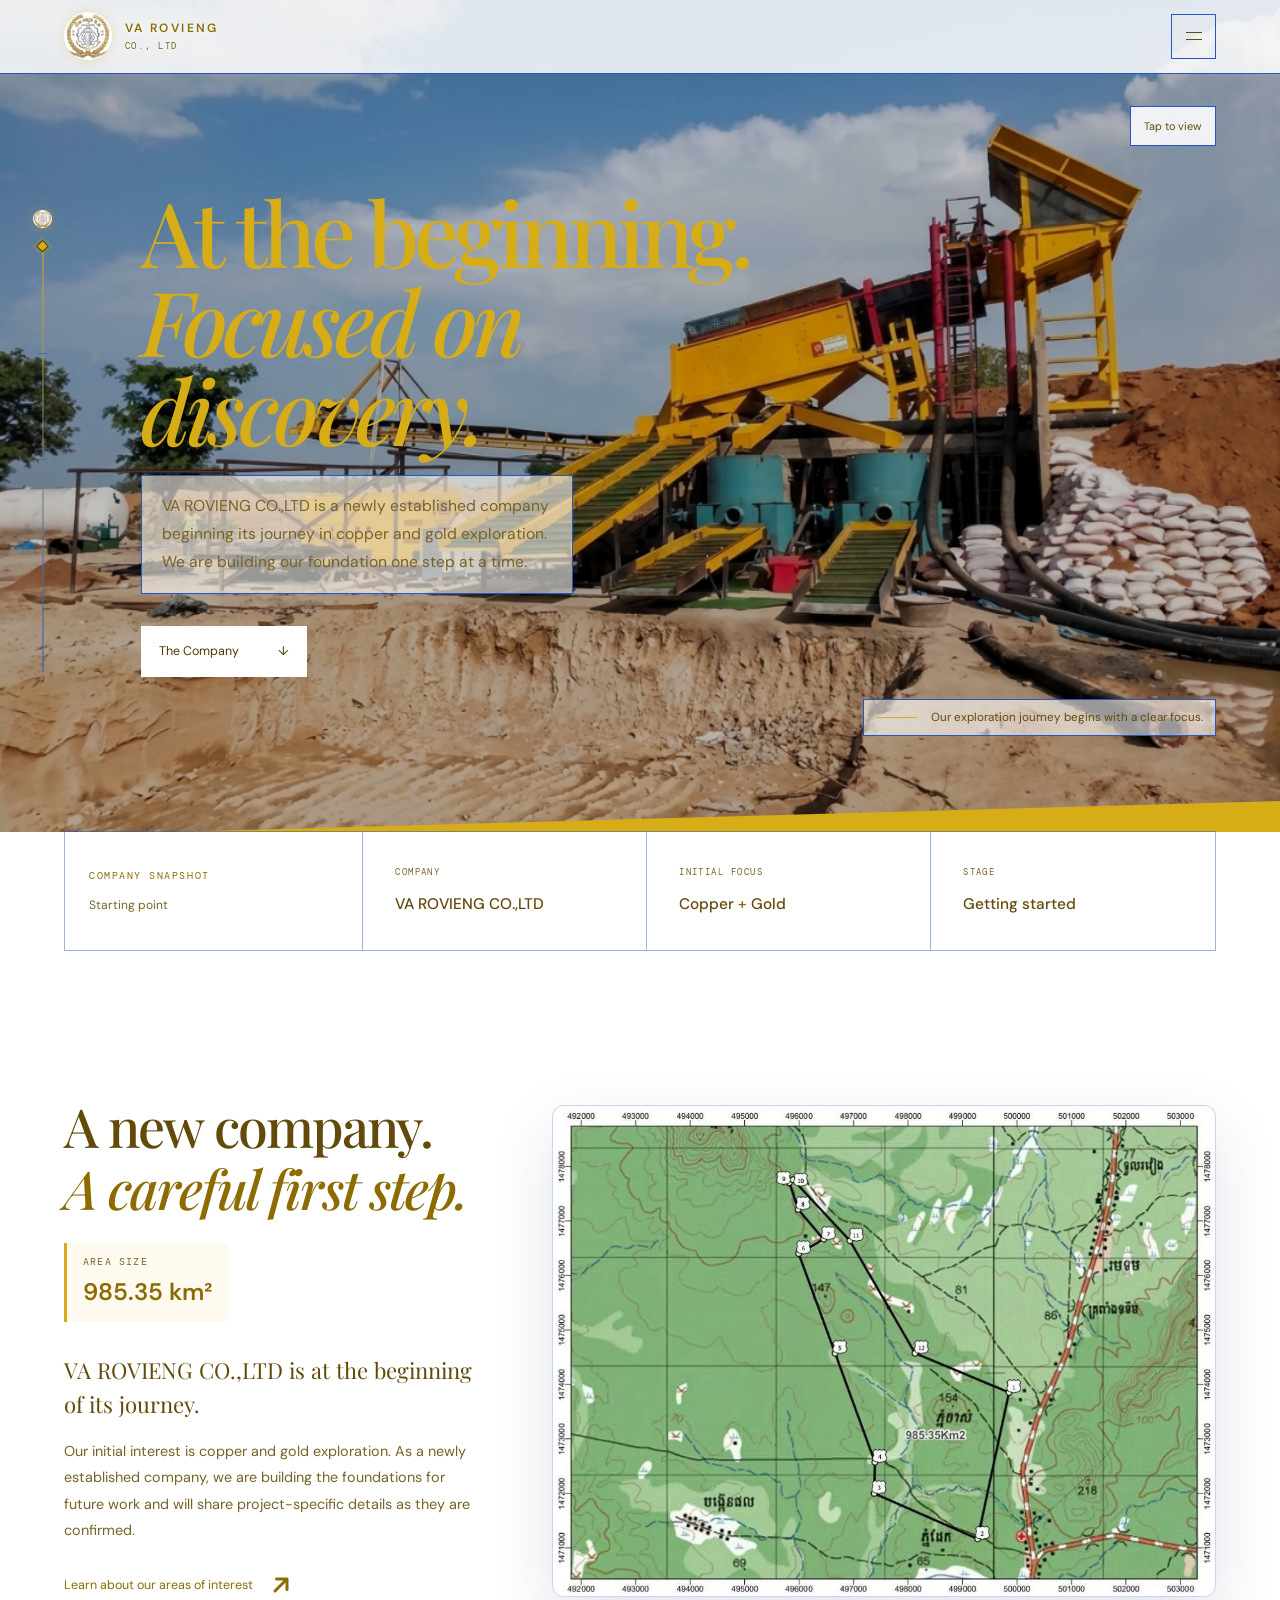
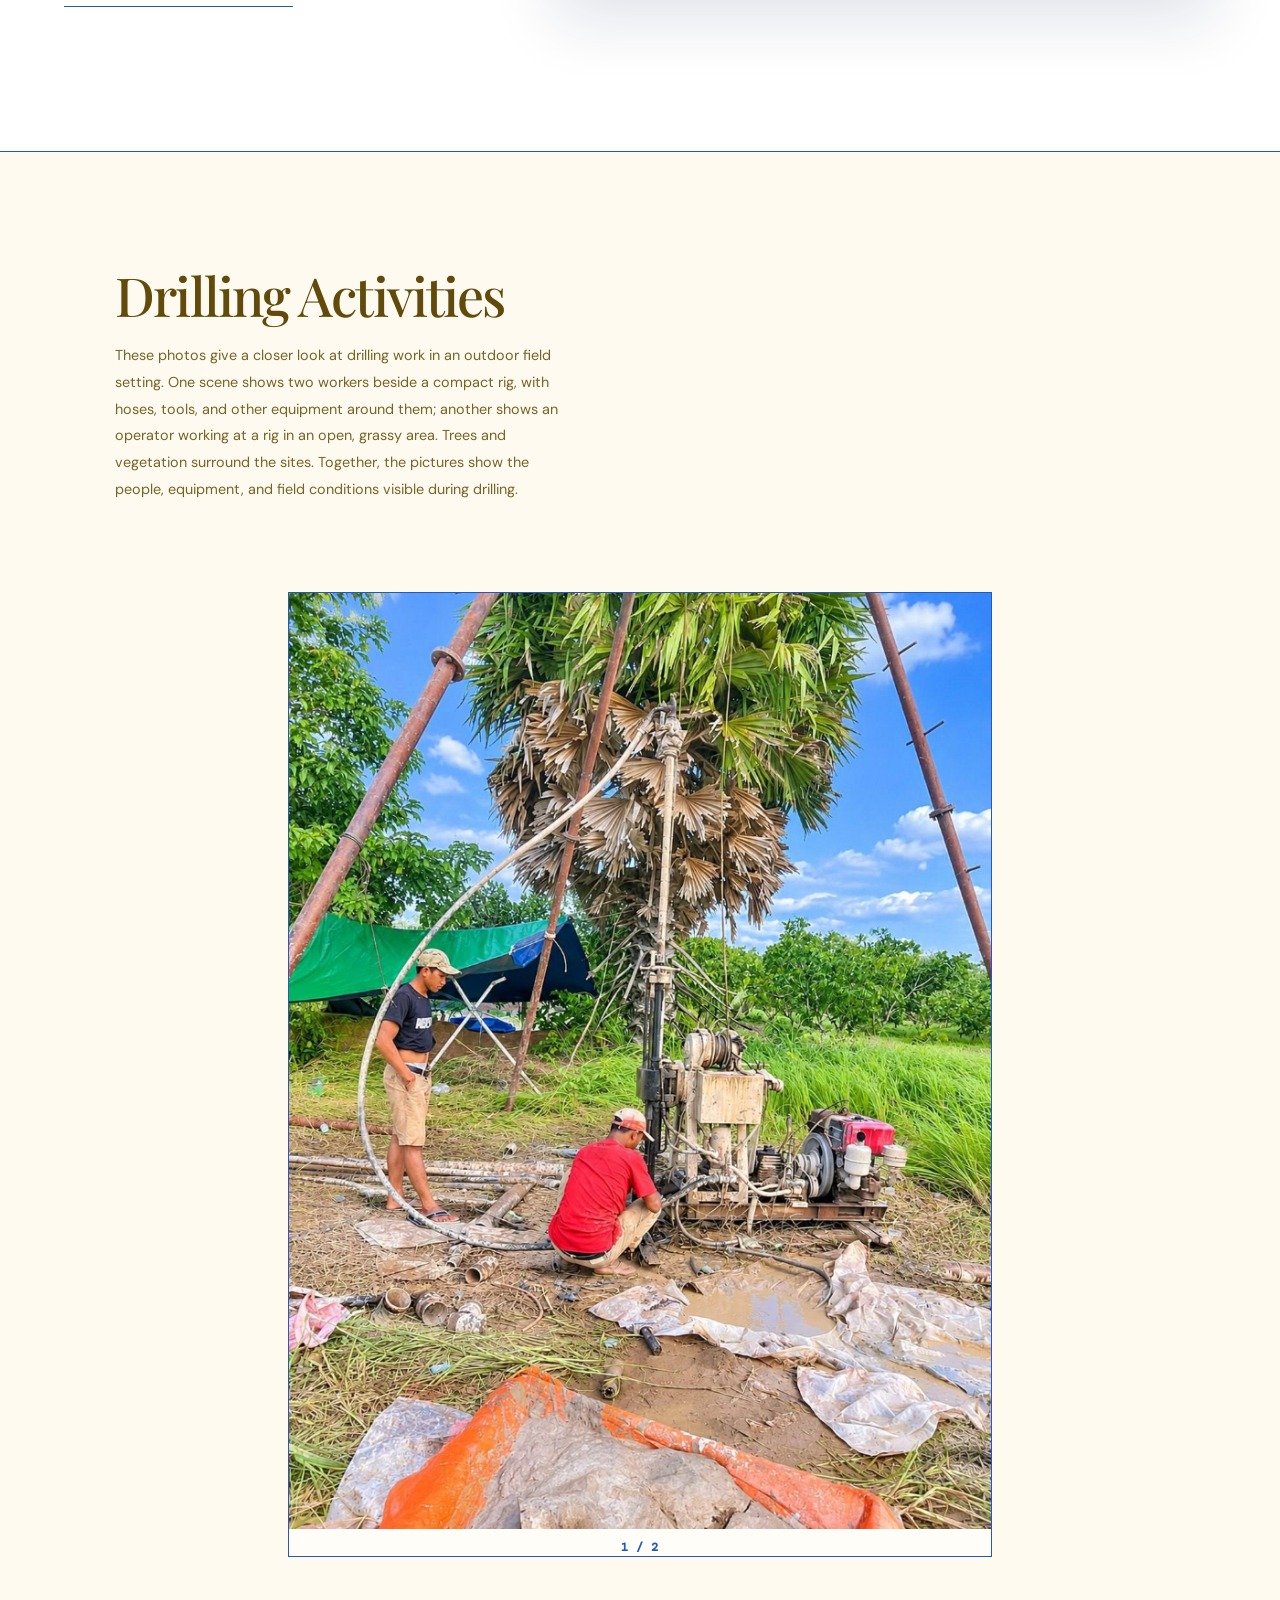
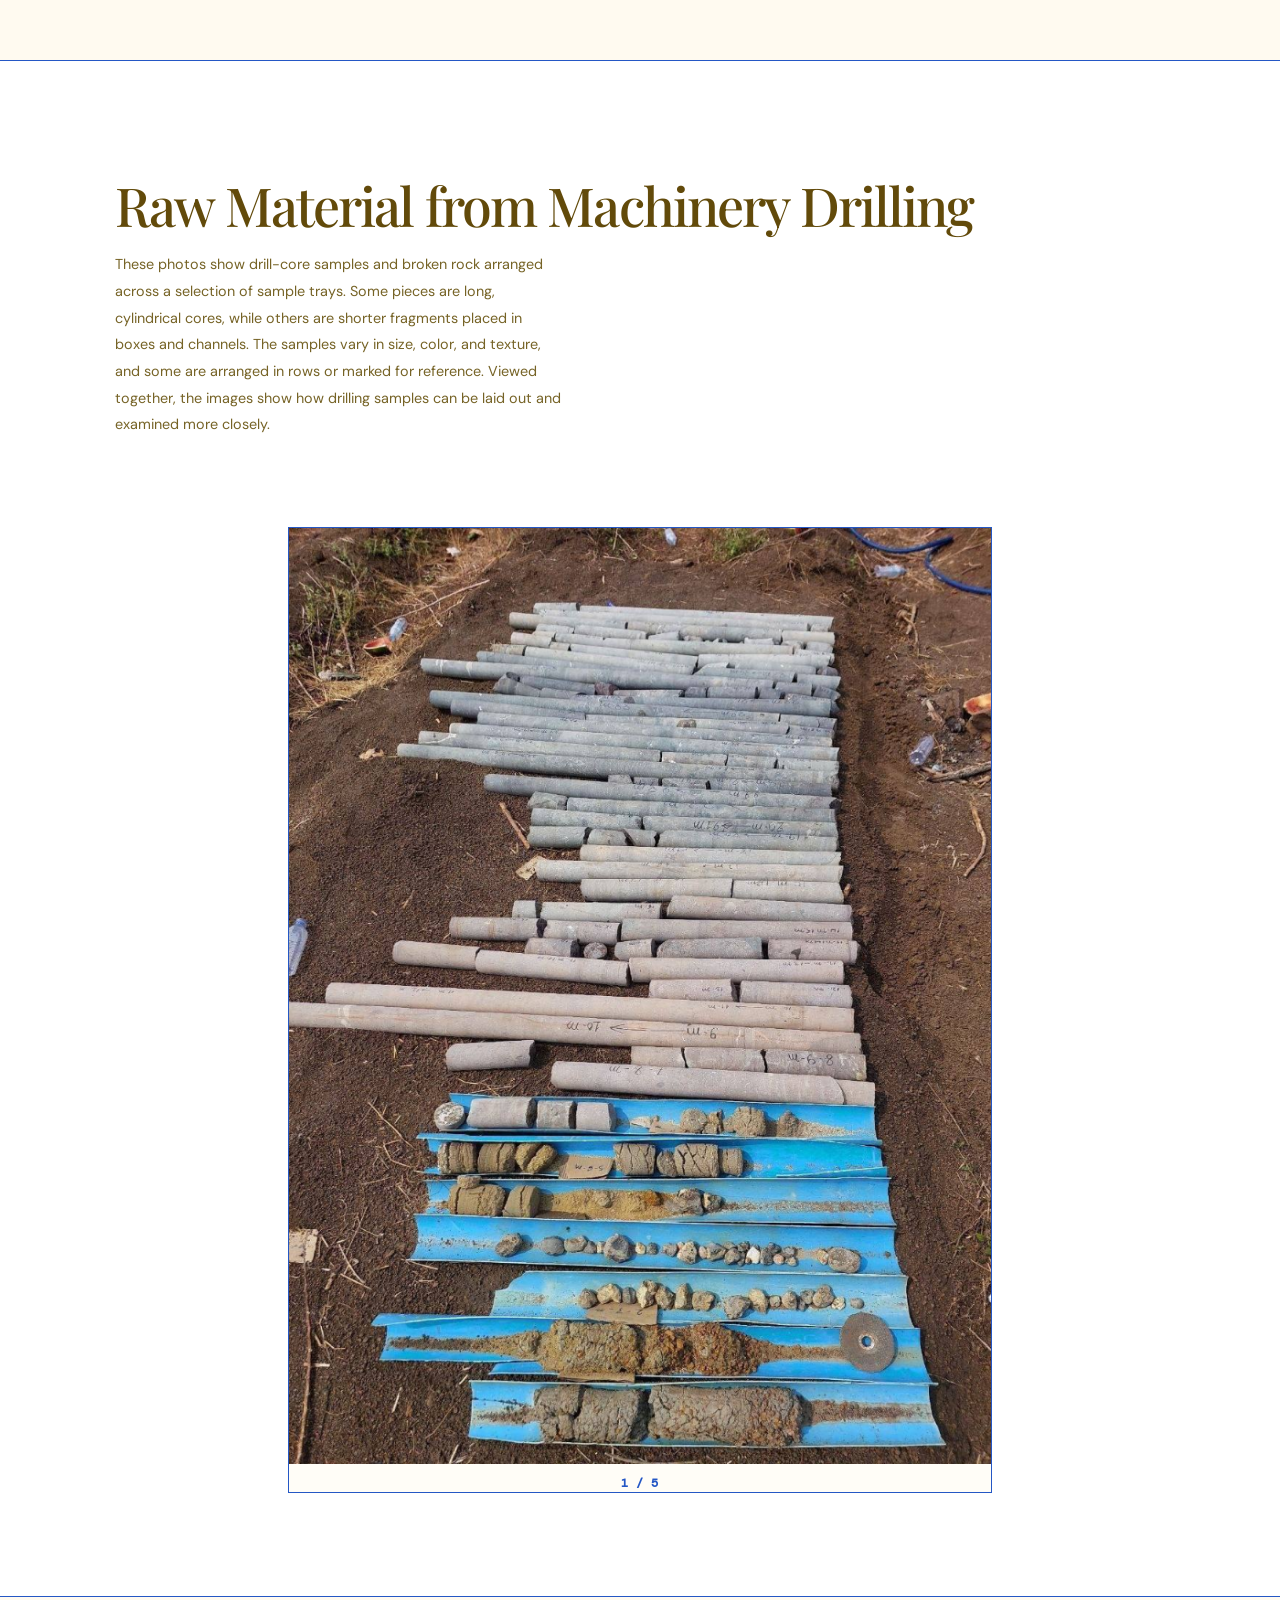
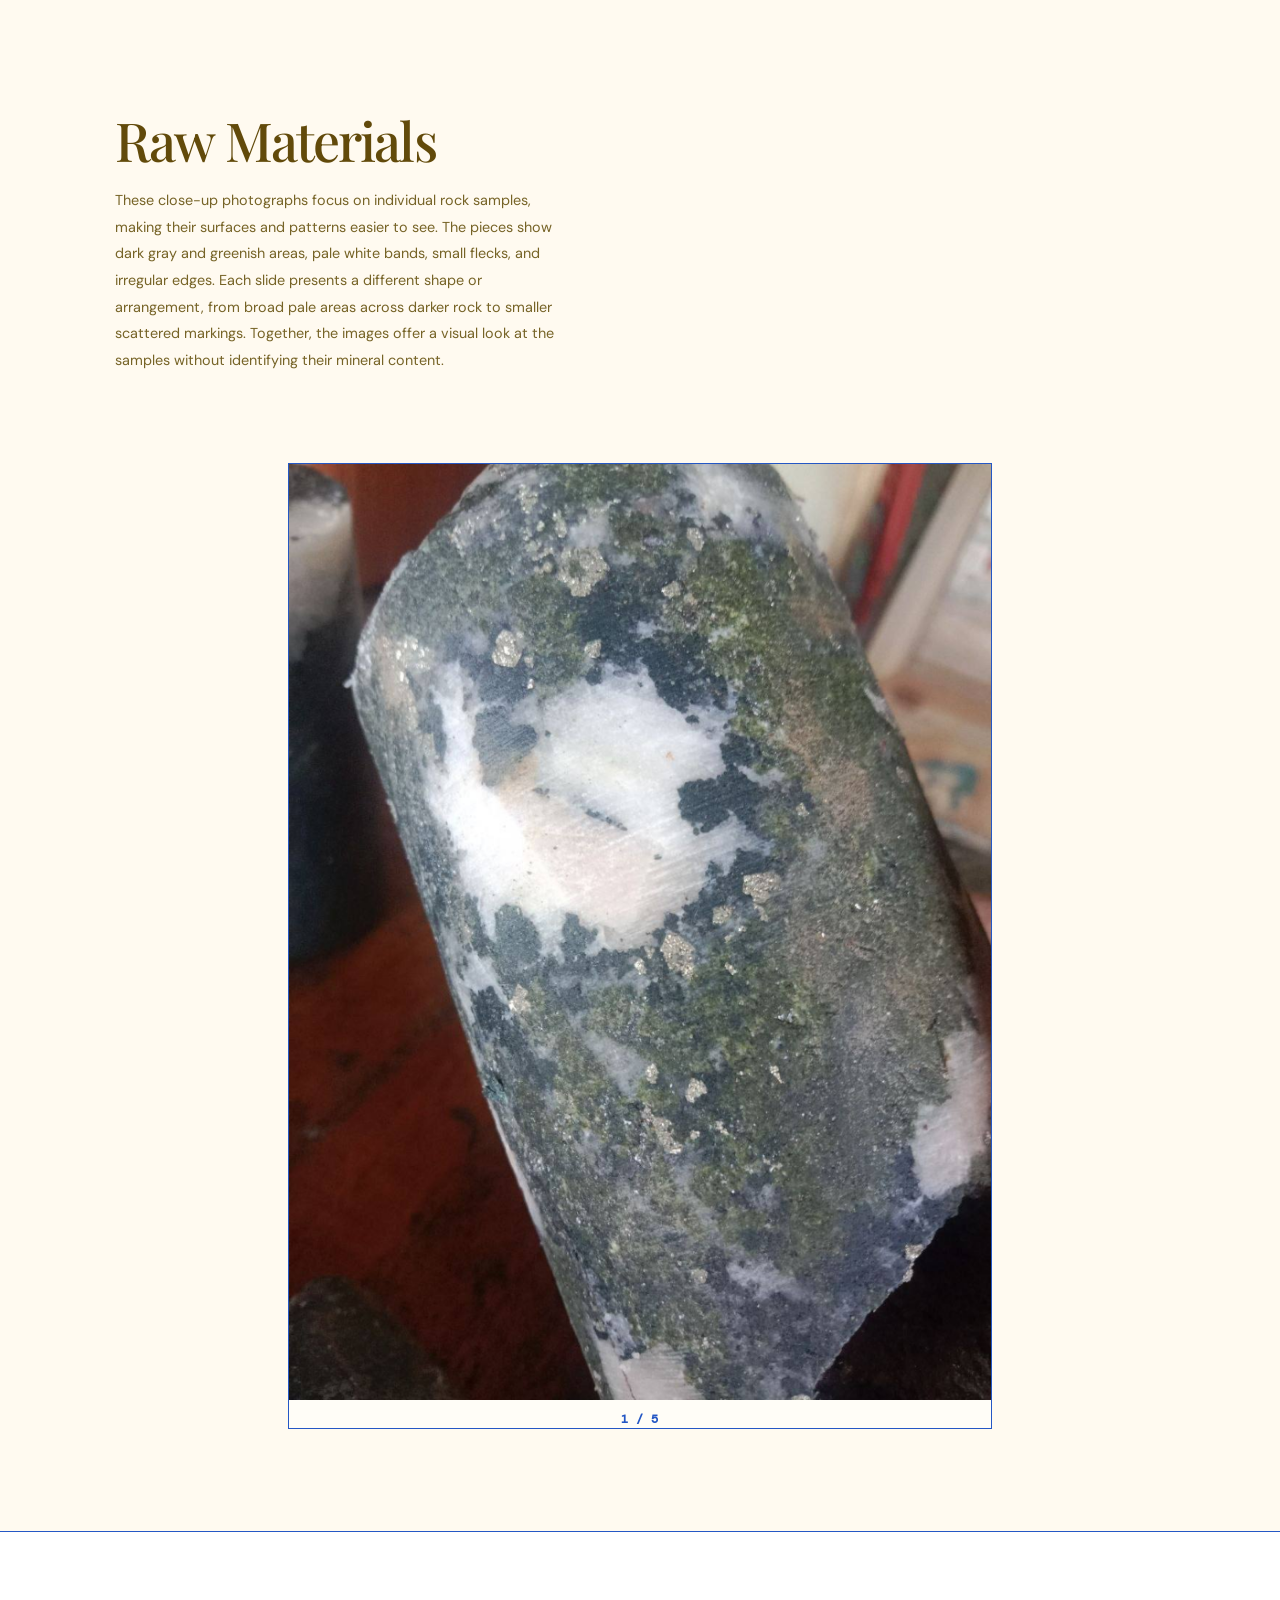
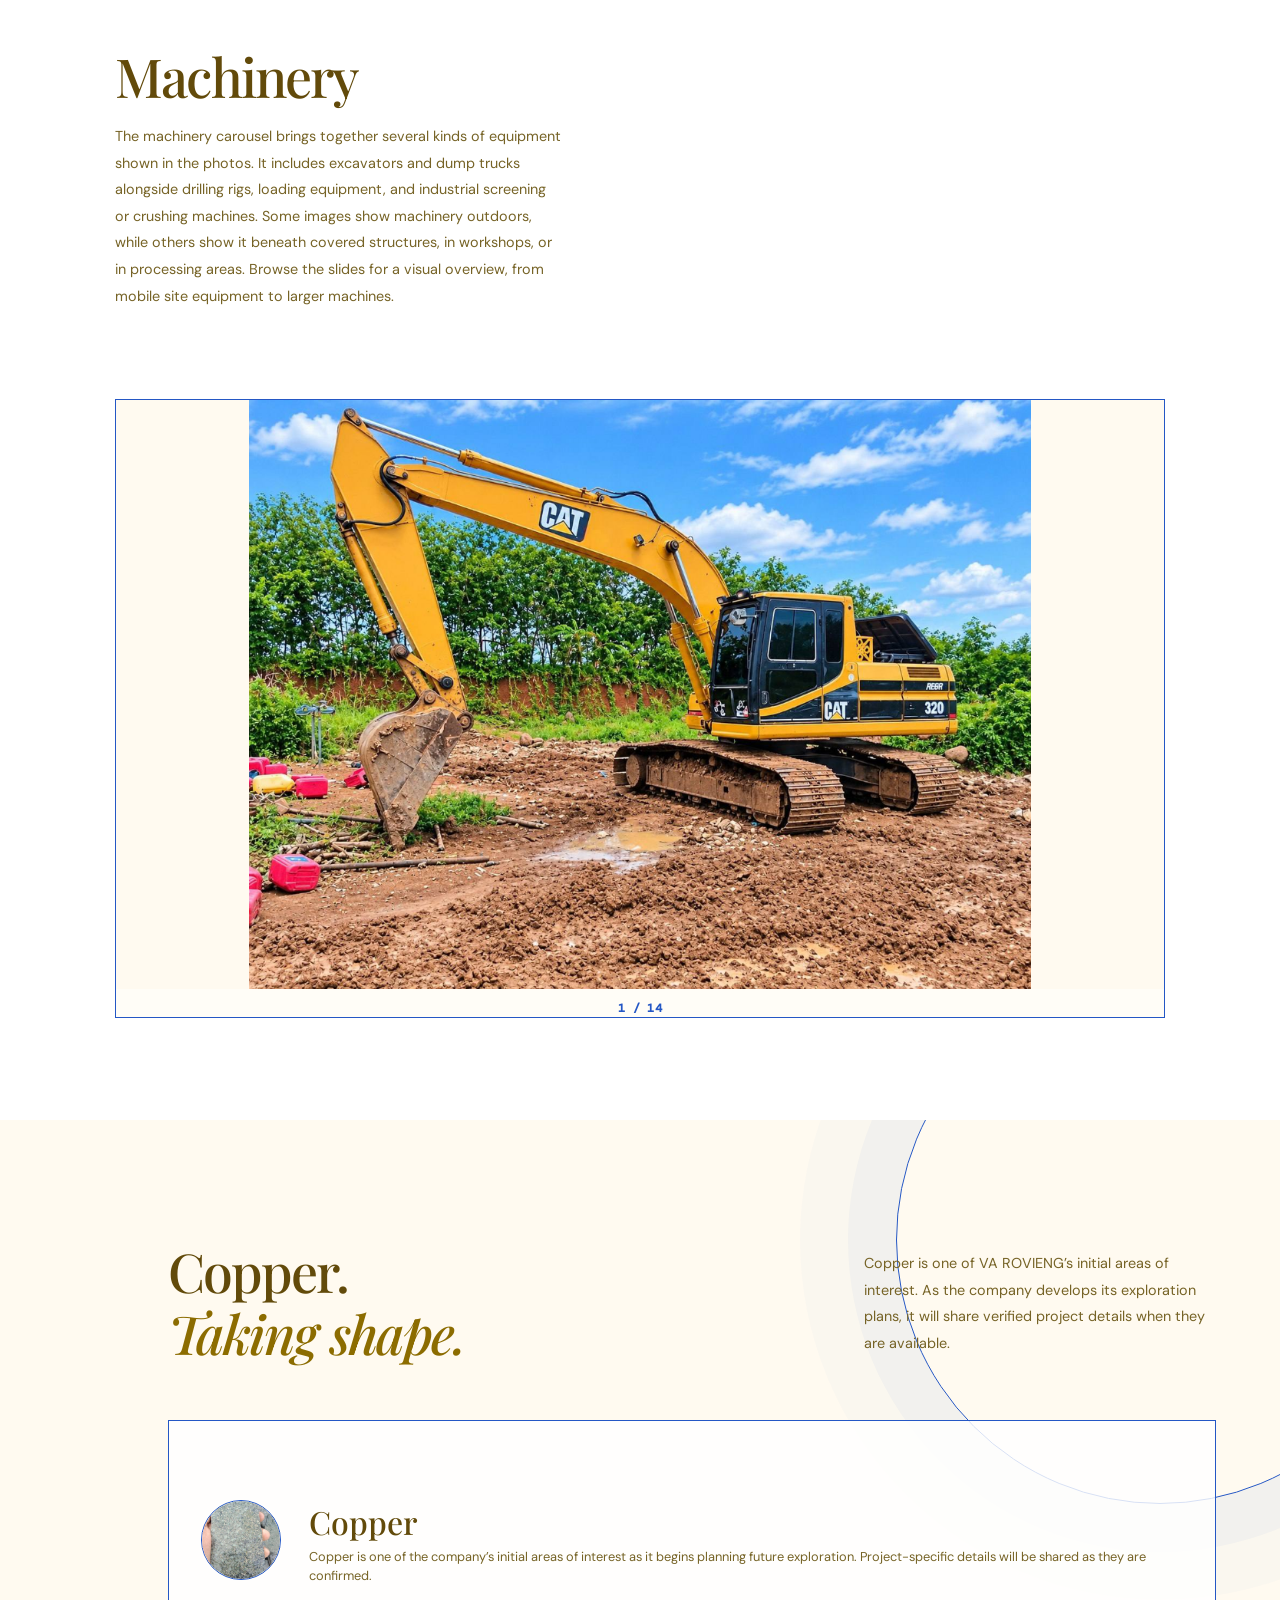
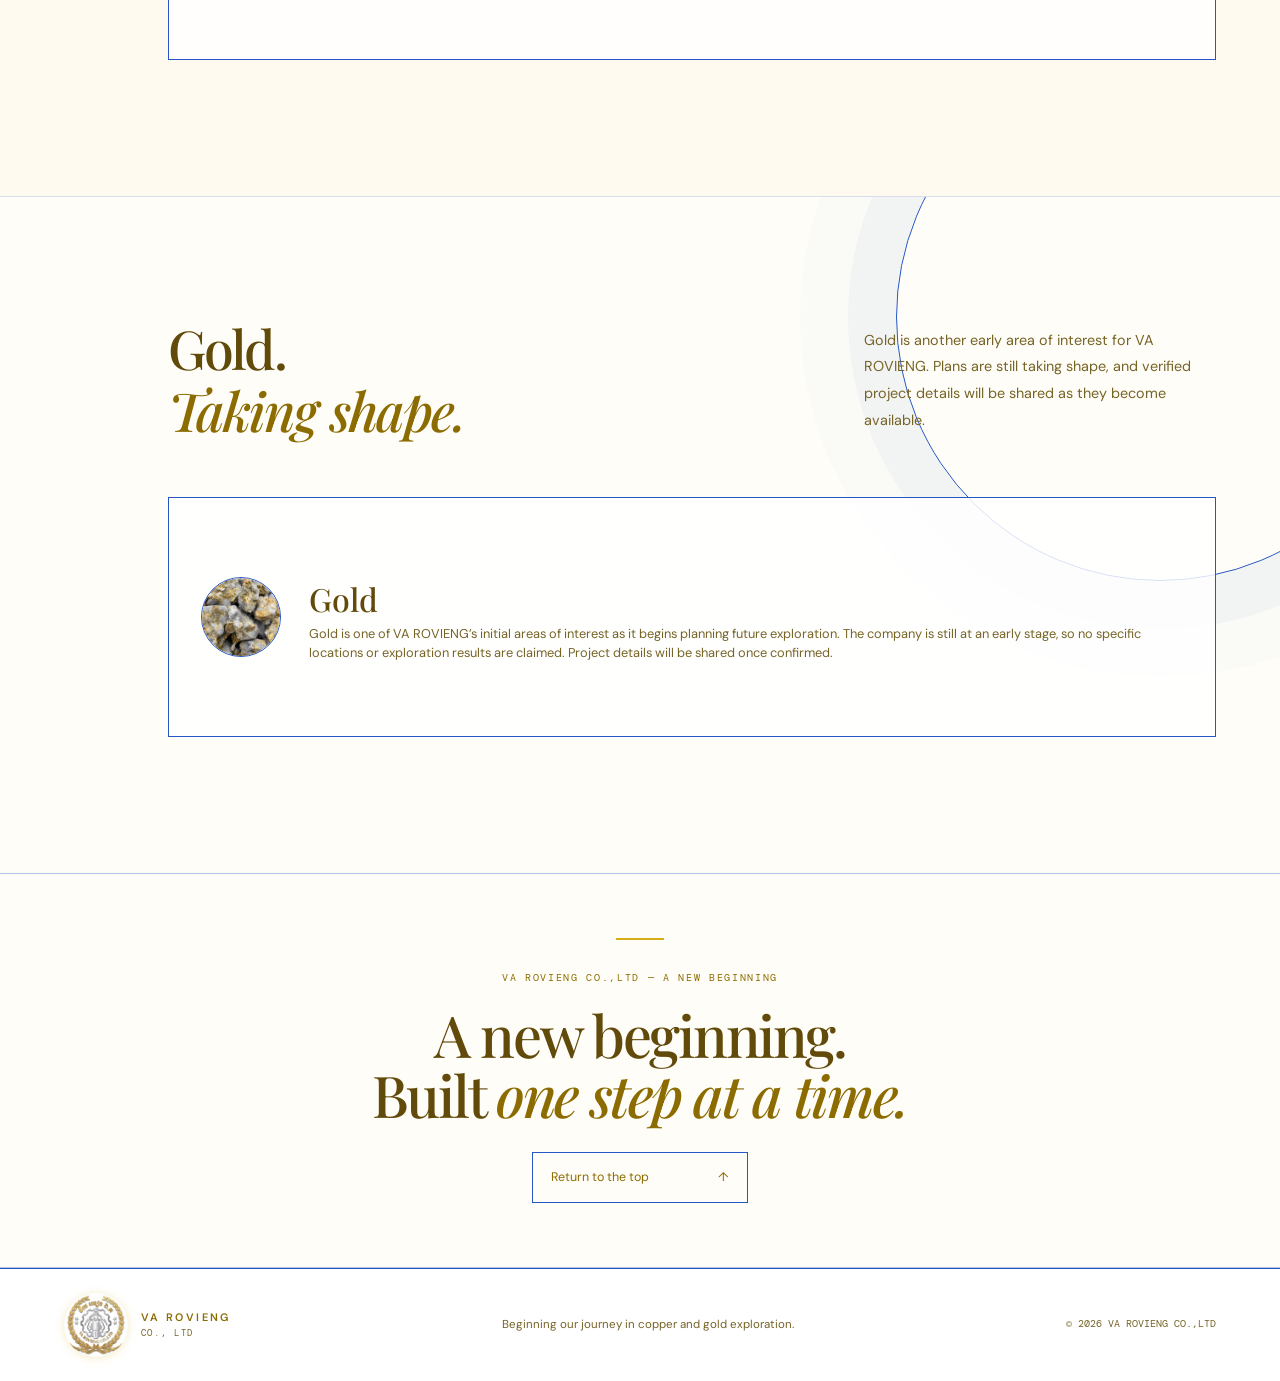
==== commit be24d61b: "Update print statement from 'Hello' to 'Goodbye'" ====
--- a/index.html
+++ b/index.html
@@ -541,14 +541,22 @@
     <dialog class="photo-dialog" aria-labelledby="photo-dialog-caption">
       <button class="photo-dialog-close" type="button" aria-label="Close photo viewer">×</button>
       <div class="photo-dialog-controls" aria-label="Image zoom controls">
-        <output class="photo-zoom-level" aria-live="polite">100%</output>
-        <span>Click or tap the image to zoom; click again to reset. Scroll or pinch to zoom, drag to move.</span>
+        <div class="photo-zoom-group">
+          <button class="photo-zoom-out" type="button" aria-label="Zoom out">−</button>
+          <output class="photo-zoom-level" aria-live="polite">100%</output>
+          <button class="photo-zoom-in" type="button" aria-label="Zoom in">+</button>
+        </div>
+        <span>Click, scroll or pinch to zoom. Drag to move.</span>
       </div>
       <figure>
-        <div class="photo-dialog-viewport">
-          <img id="photo-dialog-image" alt="" />
-        </div>
-        <figcaption id="photo-dialog-caption"></figcaption>
+        <div class="photo-dialog-stage">
+          <div class="photo-dialog-viewport">
+            <img id="photo-dialog-image" alt="" />
+          </div>
+          <button class="photo-previous" type="button" aria-label="Previous image">‹</button>
+          <button class="photo-next" type="button" aria-label="Next image">›</button>
+        </div>
+        <figcaption><span id="photo-dialog-caption"></span><span class="photo-navigation-status" role="status"></span></figcaption>
       </figure>
     </dialog>
     <footer class="site-footer">
@@ -565,4 +573,4 @@
       <span class="footer-copy">© <span id="current-year"></span> VA ROVIENG CO.,LTD</span>
     </footer>
   </body>
-</html>+</html>
--- a/styles.css
+++ b/styles.css
@@ -448,20 +448,23 @@
 }
 
 .photo-dialog {
+  min-width: min(calc(100vw - 2rem), 28rem);
   max-width: calc(100vw - 2rem);
   max-height: calc(100vh - 2rem);
   max-height: calc(100dvh - 2rem);
   margin: auto;
-  padding: 3.5rem 1rem 1rem;
+  padding: 1rem;
   overflow: auto;
-  border: 1px solid var(--line);
-  background: var(--ink);
-  color: var(--paper);
+  scrollbar-width: thin;
+  scrollbar-color: rgba(34, 43, 58, 0.35) transparent;
+  border: 0;
+  background: transparent;
+  color: #202734;
 }
 
 .photo-dialog::backdrop {
-  background: rgba(255, 255, 255, 0.92);
-  backdrop-filter: blur(8px);
+  background: rgba(237, 241, 247, 0.78);
+  backdrop-filter: blur(22px) saturate(130%);
 }
 
 .photo-dialog figure {
@@ -476,40 +479,118 @@
   align-items: center;
   justify-content: center;
   flex-wrap: wrap;
-  gap: 0.35rem 0.75rem;
+  gap: 0.5rem;
   margin-bottom: 0.75rem;
+  padding-inline: 3.25rem;
+}
+
+.photo-zoom-group {
+  display: flex;
+  align-items: center;
+  border: 1px solid rgba(255, 255, 255, 0.9);
+  border-radius: 999px;
+  background: linear-gradient(160deg, rgba(255, 255, 255, 0.85), rgba(225, 233, 244, 0.58));
+  box-shadow: inset 0 1px 2px #fff, 0 0.4rem 1.5rem rgba(58, 72, 96, 0.2);
+  backdrop-filter: blur(24px) saturate(160%);
 }
 
 .photo-zoom-level {
   min-width: 3.5rem;
-  color: var(--paper);
-  font-size: 0.8rem;
+  color: #202734;
+  font-variant-numeric: tabular-nums;
+  font-size: 0.9rem;
   text-align: center;
+}
+
+.photo-dialog-controls button {
+  width: 2.75rem;
+  height: 2.75rem;
+  border: 0;
+  border-radius: 50%;
+  background: transparent;
+  color: #202734;
+  font-size: 1.4rem;
+  line-height: 1;
+  cursor: pointer;
+}
+
+.photo-dialog-controls button:focus-visible {
+  outline: 2px solid var(--blue);
+  outline-offset: 2px;
 }
 
 .photo-dialog-controls span {
   flex-basis: 100%;
-  color: var(--muted);
+  color: #343e4c;
   font-size: 0.72rem;
   text-align: center;
 }
 
+.photo-dialog-stage {
+  display: grid;
+  grid-template-columns: 2.75rem minmax(0, 1fr) 2.75rem;
+  align-items: center;
+  gap: 0.5rem;
+}
+
+.photo-previous,
+.photo-next {
+  display: grid;
+  width: 2.75rem;
+  height: 2.75rem;
+  place-items: center;
+  grid-row: 1;
+  border: 1px solid rgba(255, 255, 255, 0.9);
+  border-radius: 50%;
+  background: linear-gradient(160deg, rgba(255, 255, 255, 0.95), rgba(232, 238, 246, 0.85));
+  color: #202734;
+  box-shadow: inset 0 1px 1px #fff, 0 0.25rem 1rem rgba(40, 50, 67, 0.25);
+  backdrop-filter: blur(20px) saturate(160%);
+  font-size: 1.8rem;
+  line-height: 1;
+  cursor: pointer;
+}
+
+.photo-previous {
+  grid-column: 1;
+}
+
+.photo-next {
+  grid-column: 3;
+}
+
+.photo-previous:disabled,
+.photo-next:disabled {
+  opacity: 0.45;
+  cursor: default;
+}
+
+.photo-previous:focus-visible,
+.photo-next:focus-visible {
+  outline: 2px solid var(--blue);
+  outline-offset: 2px;
+}
+
 .photo-dialog-viewport {
   display: grid;
-  width: min(calc(100vw - 4.5rem), 75rem);
-  max-width: min(calc(100vw - 4.5rem), 75rem);
-  max-height: min(68vh, 58rem);
-  max-height: min(68dvh, 58rem);
+  grid-column: 2;
+  grid-row: 1;
+  width: min(calc(100vw - 11rem), 75rem);
+  max-width: min(calc(100vw - 11rem), 75rem);
+  max-height: min(78vh, calc(100vh - 15rem), 68.75rem);
+  max-height: min(78dvh, calc(100dvh - 15rem), 68.75rem);
   place-items: center;
   overflow: hidden;
-  background: var(--ink);
+  border-radius: 0.75rem;
+  background: #e8edf2;
+  box-shadow: 0 0.6rem 2rem rgba(45, 54, 69, 0.2);
   cursor: zoom-in;
   touch-action: none;
   user-select: none;
 }
 
 .photo-dialog-viewport.is-zoomed {
-  cursor: zoom-out;
+  cursor: grab;
 }
 
 .photo-dialog-viewport.is-panning {
@@ -531,9 +612,22 @@
 }
 
 .photo-dialog figcaption {
-  color: var(--muted);
-  font-size: 0.78rem;
+  max-width: 100%;
+  padding: 0.6rem 1rem;
+  border: 1px solid rgba(255, 255, 255, 0.9);
+  border-radius: 1.2rem;
+  background: rgba(248, 250, 253, 0.85);
+  color: #202734;
+  font-size: 0.82rem;
   text-align: center;
+  box-shadow: inset 0 1px 0 #fff, 0 0.4rem 1.5rem rgba(58, 72, 96, 0.16);
+  backdrop-filter: blur(20px) saturate(160%);
+}
+
+.photo-navigation-status {
+  display: block;
+  margin-top: 0.25rem;
+  color: #4a5564;
 }
 
 .photo-dialog-close {
@@ -544,16 +638,30 @@
   width: 2.75rem;
   height: 2.75rem;
   place-items: center;
-  border: 1px solid var(--line);
-  background: var(--panel);
-  color: var(--paper);
+  border: 1px solid rgba(255, 255, 255, 0.9);
+  border-radius: 50%;
+  background: linear-gradient(160deg, rgba(255, 255, 255, 0.9), rgba(225, 233, 244, 0.7));
+  color: #202734;
+  box-shadow: inset 0 1px 1px #fff, 0 0.3rem 1rem rgba(58, 72, 96, 0.2);
+  backdrop-filter: blur(20px) saturate(160%);
   cursor: pointer;
   font-size: 1.4rem;
 }
 
 .photo-dialog-close:focus-visible {
-  border-color: var(--blue);
-  color: var(--gold-text);
+  outline: 2px solid var(--blue);
+  outline-offset: 2px;
+}
+
+@media (prefers-reduced-transparency: reduce) {
+  .photo-zoom-group,
+  .photo-previous,
+  .photo-next,
+  .photo-dialog-close,
+  .photo-dialog figcaption {
+    background: #f6f8fb;
+    backdrop-filter: none;
+  }
 }
 
 .eyebrow,
@@ -1502,6 +1610,32 @@
   .field-carousel-status {
     gap: 0.6rem;
   }
+
+  .photo-dialog-stage {
+    grid-template-columns: repeat(2, 1fr);
+  }
+
+  .photo-dialog-viewport {
+    grid-column: 1 / -1;
+    width: min(calc(100vw - 4.5rem), 75rem);
+    max-width: min(calc(100vw - 4.5rem), 75rem);
+    max-height: min(78vh, calc(100vh - 18.25rem), 68.75rem);
+    max-height: min(78dvh, calc(100dvh - 18.25rem), 68.75rem);
+  }
+
+  .photo-previous,
+  .photo-next {
+    grid-row: 2;
+  }
+
+  .photo-previous {
+    justify-self: end;
+  }
+
+  .photo-next {
+    grid-column: 2;
+    justify-self: start;
+  }
 }
 
 .credentials-page {
@@ -1548,6 +1682,40 @@
   font-size: clamp(1.2rem, 2vw, 1.55rem);
   font-style: italic;
   line-height: 1.3;
+}
+
+.credentials-page.scientific-researcher-page .presentation-heading {
+  padding-bottom: 0;
+  border-bottom: 0;
+}
+
+.scientific-researcher-page .credentials-heading-title {
+  padding: clamp(1.5rem, 3.5vw, 3rem);
+  border: 1px solid rgba(140, 108, 0, 0.2);
+  border-left: 3px solid var(--gold);
+  background: var(--ink-soft);
+}
+
+.scientific-researcher-page .credentials-eyebrow {
+  margin-bottom: 0.85rem;
+  padding-left: 0;
+  border-left: 0;
+}
+
+.scientific-researcher-page .credentials-heading h1 {
+  max-width: none;
+  color: var(--gold-deep);
+  font-size: clamp(2.4rem, 4.2vw, 4.25rem);
+  line-height: 1.1;
+}
+
+.scientific-researcher-page .credentials-subtitle {
+  margin-top: 1rem;
+  color: var(--paper);
+  font-family: var(--sans);
+  font-size: 1rem;
+  font-style: normal;
+  line-height: 1.5;
 }
 
 .credentials-heading > .credentials-heading-copy {
@@ -2228,7 +2396,7 @@
   }
 
   .photo-dialog {
-    padding: 3.25rem 0.75rem 0.75rem;
+    padding: 0.75rem;
   }
 
   .hero h1 {
@@ -2290,6 +2458,10 @@
 
   .credentials-page .presentation-heading {
     padding-bottom: 1.75rem;
+  }
+
+  .scientific-researcher-page .credentials-heading-title {
+    margin-left: 1rem;
   }
 
   .credentials-page + .certifications {
@@ -2399,8 +2571,7 @@
   }
 
   .photo-dialog-close:hover {
-    border-color: var(--blue);
-    color: var(--gold-text);
+    background: rgba(255, 255, 255, 0.95);
   }
 
   .button-light:hover {
